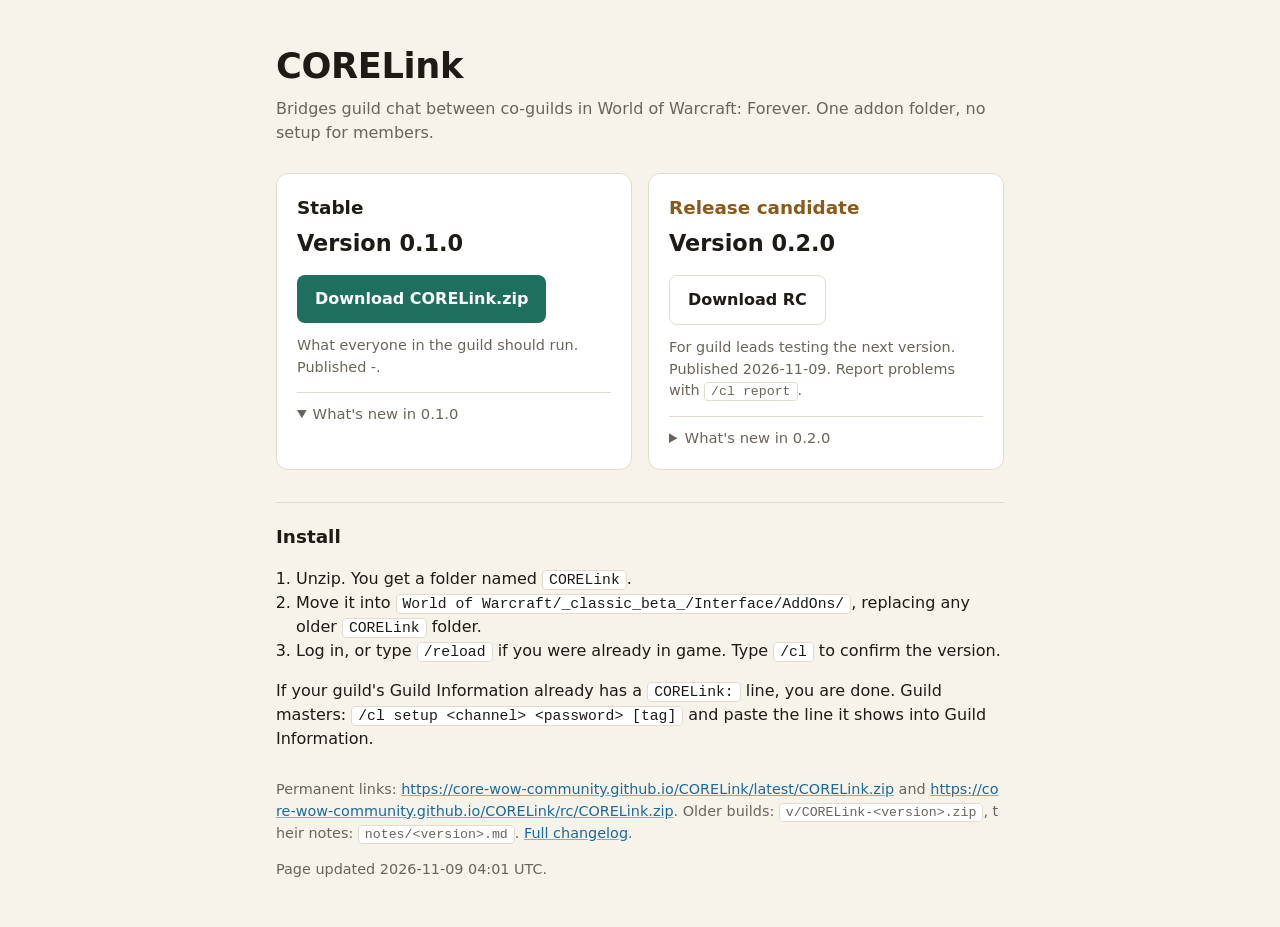
==== index.html @ 252213bf "site: rc -> 0.2.0" ====
<!doctype html>
<html lang="en">
<head>
<meta charset="utf-8">
<meta name="viewport" content="width=device-width, initial-scale=1">
<title>CORELink downloads</title>
<meta name="description" content="Download the CORELink addon for World of Warcraft: Forever. Stable release and release-candidate channels.">
<link rel="stylesheet" href="style.css">
</head>
<body>
<main>
  <header>
    <h1>CORELink</h1>
    <p class="lede">Bridges guild chat between co-guilds in World of Warcraft: Forever. One addon folder, no setup for members.</p>
  </header>

  <section class="cards">
    <article class="card stable">
      <h2>Stable</h2>
      <p class="version">Version 0.1.0</p>
      <a class="button" href="latest/CORELink.zip" download>Download CORELink.zip</a>
      <p class="meta">What everyone in the guild should run. Published -.</p>
      <details class="notes" open>
        <summary>What's new in 0.1.0</summary>
        
      </details>
    </article>

    <article class="card rc show">
      <h2>Release candidate</h2>
      <p class="version">Version 0.2.0</p>
      <a class="button secondary" href="rc/CORELink.zip" download>Download RC</a>
      <p class="meta">For guild leads testing the next version. Published 2026-11-09. Report problems with <code>/cl report</code>.</p>
      <details class="notes">
        <summary>What's new in 0.2.0</summary>
        <h3><a href="https://github.com/core-wow-community/CORELink/compare/v0.2.0-rc2...v0.2.0-rc3">0.2.0-rc3</a> (2026-11-09)</h3>
<h3>Bug Fixes</h3>
<ul>
<li><strong>channel:</strong> answer the client's password prompt for the link channel from the config (<a href="https://github.com/core-wow-community/CORELink/commit/b0aea00e45a21615ca72a89fc03a36914b7f39f4">b0aea00</a>)</li>
<li><strong>channel:</strong> a wrong-password notice that answers no join of ours means the client rejoined without the password (<a href="https://github.com/core-wow-community/CORELink/commit/6ff04fbdf53b3ce69f6e6086c1bf7b563d11a504">6ff04fb</a>)</li>
</ul>
      </details>
    </article>
  </section>

  <section class="install">
    <h2>Install</h2>
    <ol>
      <li>Unzip. You get a folder named <code>CORELink</code>.</li>
      <li>Move it into <code>World of Warcraft/_classic_beta_/Interface/AddOns/</code>, replacing any older <code>CORELink</code> folder.</li>
      <li>Log in, or type <code>/reload</code> if you were already in game. Type <code>/cl</code> to confirm the version.</li>
    </ol>
    <p>If your guild's Guild Information already has a <code>CORELink:</code> line, you are done. Guild masters: <code>/cl setup &lt;channel&gt; &lt;password&gt; [tag]</code> and paste the line it shows into Guild Information.</p>
  </section>

  <footer>
    <p>Permanent links: <a href="https://core-wow-community.github.io/CORELink/latest/CORELink.zip">https://core-wow-community.github.io/CORELink/latest/CORELink.zip</a> and <a href="https://core-wow-community.github.io/CORELink/rc/CORELink.zip">https://core-wow-community.github.io/CORELink/rc/CORELink.zip</a>. Older builds: <code>v/CORELink-&lt;version&gt;.zip</code>, their notes: <code>notes/&lt;version&gt;.md</code>. <a href="CHANGELOG.md">Full changelog</a>.</p>
    <p class="meta">Page updated 2026-11-09 04:01 UTC.</p>
  </footer>
</main>
</body>
</html>
---- style.css ----
:root {
  --bg: #f6f3ea; --fg: #1e1b16; --muted: #6b645a; --card: #ffffff; --line: #e2dccf;
  --accent: #1f6f5f; --accent-fg: #ffffff; --rc: #8a5a1b; --link: #1a6a9c;
}
@media (prefers-color-scheme: dark) {
  :root:not([data-theme="light"]) {
    --bg: #15130f; --fg: #ece6da; --muted: #a39b8d; --card: #1f1c17; --line: #332e26;
    --accent: #3fae95; --accent-fg: #0f1a17; --rc: #d7a04a; --link: #7cc4ff;
  }
}
:root[data-theme="dark"] {
  --bg: #15130f; --fg: #ece6da; --muted: #a39b8d; --card: #1f1c17; --line: #332e26;
  --accent: #3fae95; --accent-fg: #0f1a17; --rc: #d7a04a; --link: #7cc4ff;
}
* { box-sizing: border-box; }
/* Every text link, visited or not, uses the theme's link colour; the browser default blue is unreadable on the
   dark cards (commit links in the notes had no rule at all). Buttons set their own colours below. */
a, a:visited { color: var(--link); text-decoration-color: color-mix(in srgb, var(--link) 50%, transparent); }
a:hover { text-decoration-color: var(--link); }
body { margin: 0; background: var(--bg); color: var(--fg); font: 16px/1.5 system-ui, -apple-system, "Segoe UI", sans-serif; }
main { max-width: 760px; margin: 0 auto; padding: 40px 16px 48px; }
h1 { font-size: 2.2rem; margin: 0 0 4px; letter-spacing: -0.01em; }
h2 { font-size: 1.15rem; margin: 0 0 6px; }
.lede { color: var(--muted); margin: 0 0 28px; }
.cards { display: grid; grid-template-columns: 1fr 1fr; gap: 16px; }
@media (max-width: 560px) { .cards { grid-template-columns: 1fr; } }
.card { background: var(--card); border: 1px solid var(--line); border-radius: 12px; padding: 20px; }
.card.rc { display: none; }
.card.rc.show { display: block; }
.card.rc h2 { color: var(--rc); }
.version { font-size: 1.4rem; font-weight: 600; margin: 0 0 14px; }
.button { display: inline-block; padding: 12px 18px; border-radius: 8px; background: var(--accent); color: var(--accent-fg); text-decoration: none; font-weight: 600; }
.button.secondary { background: transparent; color: var(--fg); border: 1px solid var(--line); }
.button:hover { filter: brightness(1.07); }
.meta { color: var(--muted); font-size: 0.9rem; margin: 12px 0 0; }
.install { margin-top: 32px; border-top: 1px solid var(--line); padding-top: 20px; }
.install ol { padding-left: 20px; }
code { background: var(--card); border: 1px solid var(--line); border-radius: 4px; padding: 1px 6px; font-size: 0.92em; }
footer { margin-top: 28px; color: var(--muted); font-size: 0.9rem; word-break: break-all; }
.notes { margin-top: 14px; border-top: 1px solid var(--line); padding-top: 10px; font-size: 0.92rem; }
.notes summary { cursor: pointer; color: var(--muted); }
.notes h3 { font-size: 0.95rem; margin: 10px 0 4px; }
.notes ul { margin: 0; padding-left: 18px; }
.notes li { margin: 2px 0; }
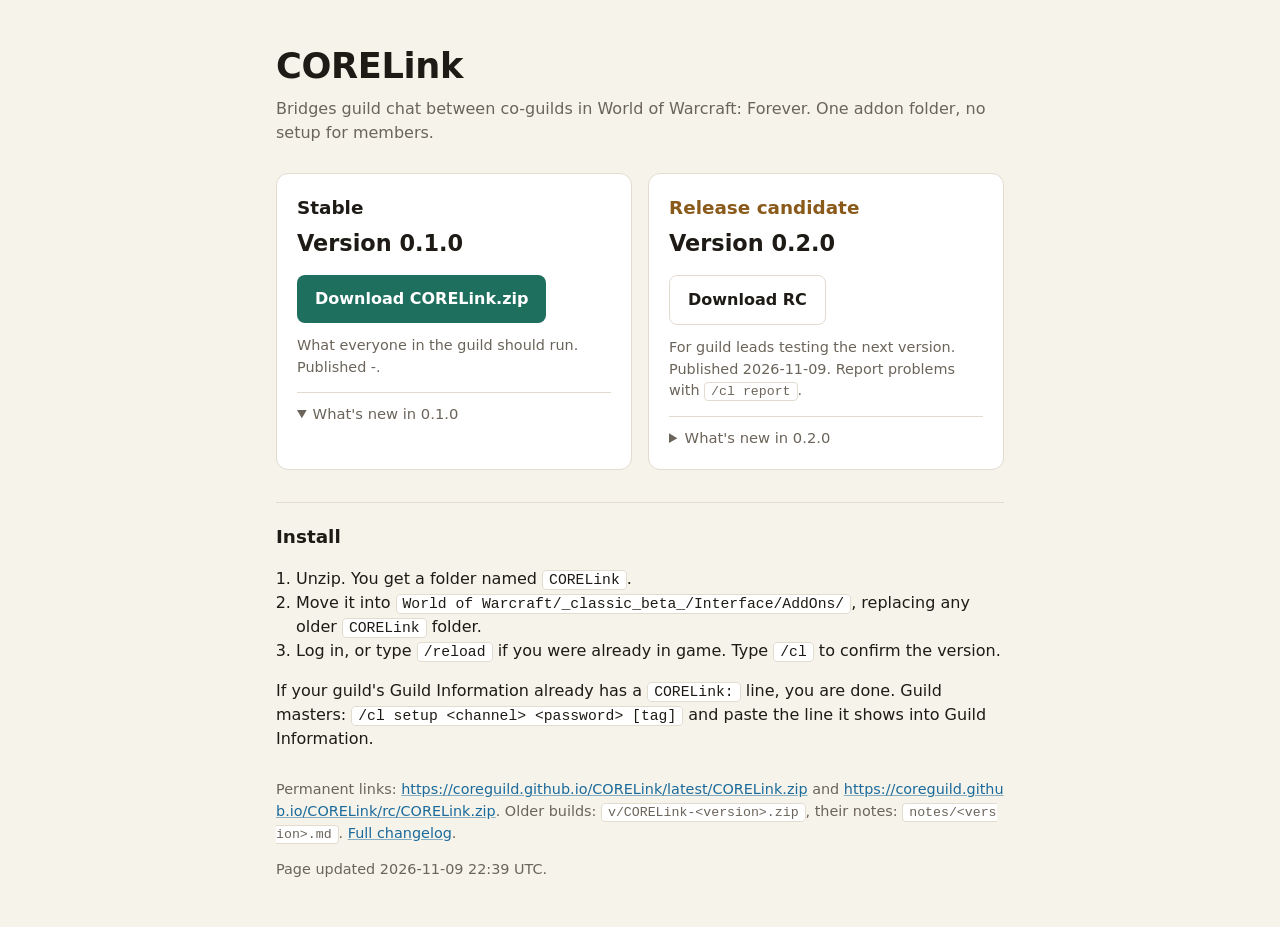
==== commit 3e70f37b: "site: none -> 0.1.0" ====
--- a/index.html
+++ b/index.html
@@ -54,8 +54,8 @@
   </section>
 
   <footer>
-    <p>Permanent links: <a href="https://core-wow-community.github.io/CORELink/latest/CORELink.zip">https://core-wow-community.github.io/CORELink/latest/CORELink.zip</a> and <a href="https://core-wow-community.github.io/CORELink/rc/CORELink.zip">https://core-wow-community.github.io/CORELink/rc/CORELink.zip</a>. Older builds: <code>v/CORELink-&lt;version&gt;.zip</code>, their notes: <code>notes/&lt;version&gt;.md</code>. <a href="CHANGELOG.md">Full changelog</a>.</p>
-    <p class="meta">Page updated 2026-11-09 04:01 UTC.</p>
+    <p>Permanent links: <a href="https://coreguild.github.io/CORELink/latest/CORELink.zip">https://coreguild.github.io/CORELink/latest/CORELink.zip</a> and <a href="https://coreguild.github.io/CORELink/rc/CORELink.zip">https://coreguild.github.io/CORELink/rc/CORELink.zip</a>. Older builds: <code>v/CORELink-&lt;version&gt;.zip</code>, their notes: <code>notes/&lt;version&gt;.md</code>. <a href="CHANGELOG.md">Full changelog</a>.</p>
+    <p class="meta">Page updated 2026-11-09 22:39 UTC.</p>
   </footer>
 </main>
 </body>
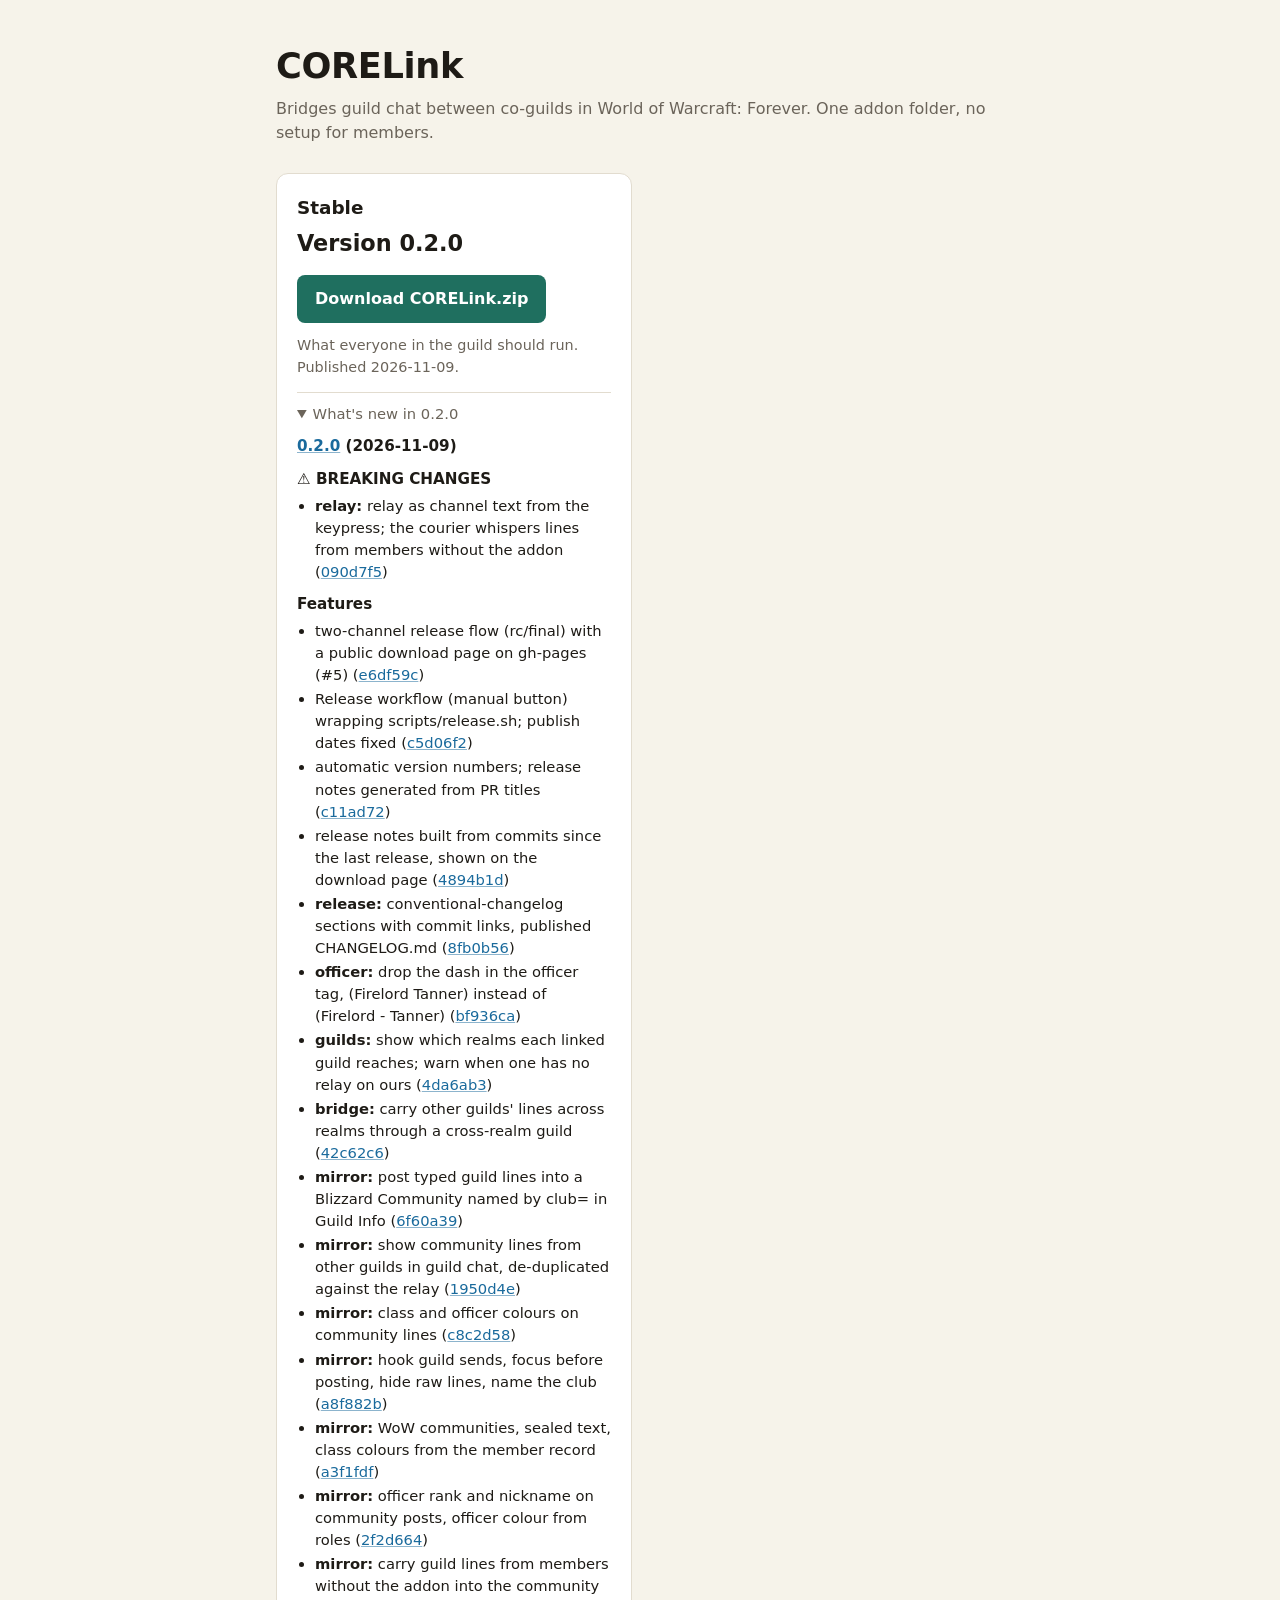
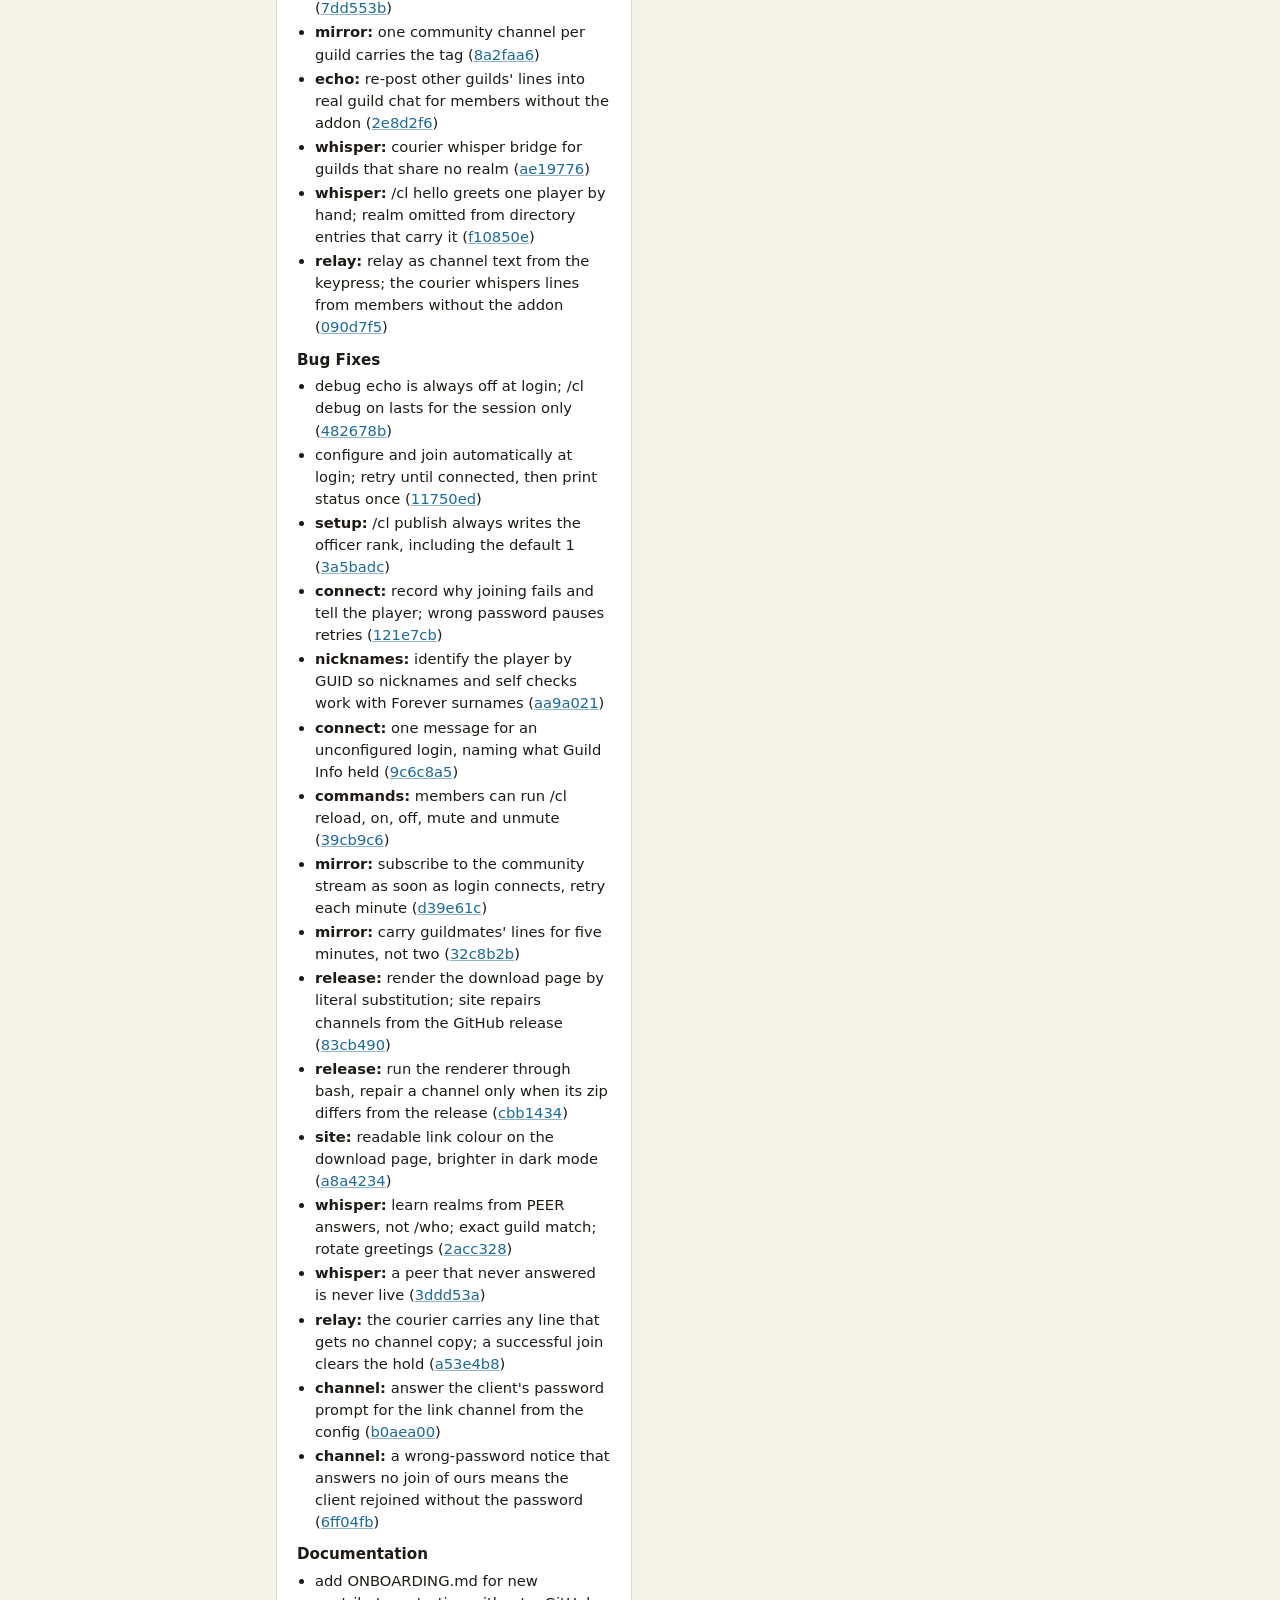
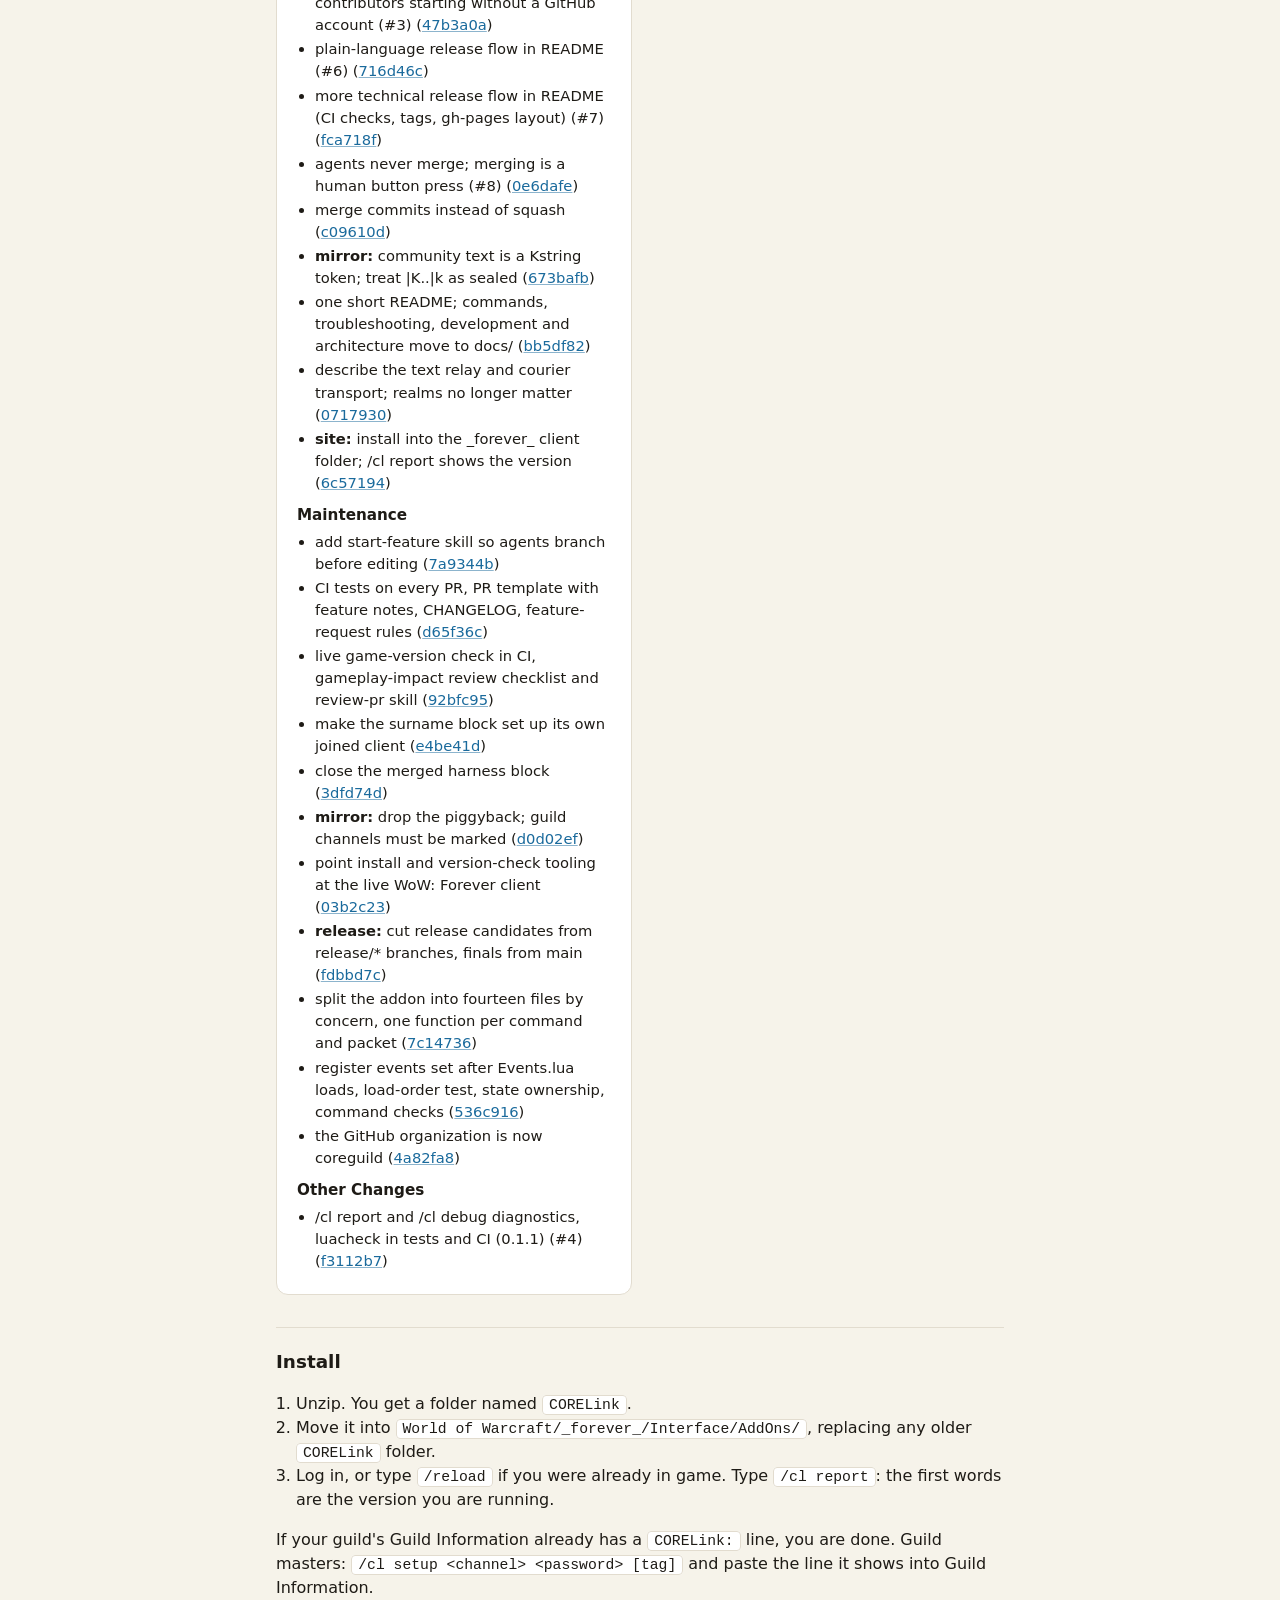
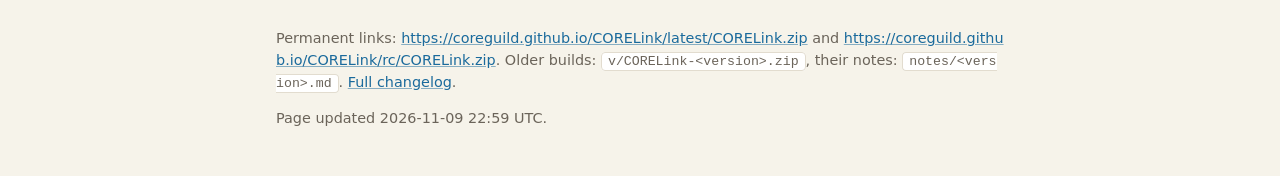
==== commit 1a18ddda: "site: latest -> 0.2.0" ====
--- a/index.html
+++ b/index.html
@@ -17,16 +17,93 @@
   <section class="cards">
     <article class="card stable">
       <h2>Stable</h2>
-      <p class="version">Version 0.1.0</p>
+      <p class="version">Version 0.2.0</p>
       <a class="button" href="latest/CORELink.zip" download>Download CORELink.zip</a>
-      <p class="meta">What everyone in the guild should run. Published -.</p>
+      <p class="meta">What everyone in the guild should run. Published 2026-11-09.</p>
       <details class="notes" open>
-        <summary>What's new in 0.1.0</summary>
-        
+        <summary>What's new in 0.2.0</summary>
+        <h3><a href="https://github.com/coreguild/CORELink/compare/v0.1.0...v0.2.0">0.2.0</a> (2026-11-09)</h3>
+<h3>⚠ BREAKING CHANGES</h3>
+<ul>
+<li><strong>relay:</strong> relay as channel text from the keypress; the courier whispers lines from members without the addon (<a href="https://github.com/coreguild/CORELink/commit/090d7f5a64dff616e359dc7398a0d71a1e6656b9">090d7f5</a>)</li>
+</ul>
+<h3>Features</h3>
+<ul>
+<li>two-channel release flow (rc/final) with a public download page on gh-pages (#5) (<a href="https://github.com/coreguild/CORELink/commit/e6df59cce6fbfc9367fe5f0cac3658c6061bd25c">e6df59c</a>)</li>
+<li>Release workflow (manual button) wrapping scripts/release.sh; publish dates fixed (<a href="https://github.com/coreguild/CORELink/commit/c5d06f2c2f5ec47b6ee7ed36eeb67f65d837980e">c5d06f2</a>)</li>
+<li>automatic version numbers; release notes generated from PR titles (<a href="https://github.com/coreguild/CORELink/commit/c11ad72848a599c81e61d017e00127f9a1f04a74">c11ad72</a>)</li>
+<li>release notes built from commits since the last release, shown on the download page (<a href="https://github.com/coreguild/CORELink/commit/4894b1d800d34dbbfb6a0fa96bb8653b1f53f152">4894b1d</a>)</li>
+<li><strong>release:</strong> conventional-changelog sections with commit links, published CHANGELOG.md (<a href="https://github.com/coreguild/CORELink/commit/8fb0b561984a903ace02a2cd66fc819ccbf45c26">8fb0b56</a>)</li>
+<li><strong>officer:</strong> drop the dash in the officer tag, (Firelord Tanner) instead of (Firelord - Tanner) (<a href="https://github.com/coreguild/CORELink/commit/bf936ca1c6059483ca19759737d7ac0992bd8caf">bf936ca</a>)</li>
+<li><strong>guilds:</strong> show which realms each linked guild reaches; warn when one has no relay on ours (<a href="https://github.com/coreguild/CORELink/commit/4da6ab3fe65dc332dd4827b1862a9f3675dffea5">4da6ab3</a>)</li>
+<li><strong>bridge:</strong> carry other guilds' lines across realms through a cross-realm guild (<a href="https://github.com/coreguild/CORELink/commit/42c62c65432071d5ab99c730957235775666f032">42c62c6</a>)</li>
+<li><strong>mirror:</strong> post typed guild lines into a Blizzard Community named by club= in Guild Info (<a href="https://github.com/coreguild/CORELink/commit/6f60a3946862306ec5bb8a9dc84222816b642a0c">6f60a39</a>)</li>
+<li><strong>mirror:</strong> show community lines from other guilds in guild chat, de-duplicated against the relay (<a href="https://github.com/coreguild/CORELink/commit/1950d4eaa96084dfaf295b0a081da8acb364bde2">1950d4e</a>)</li>
+<li><strong>mirror:</strong> class and officer colours on community lines (<a href="https://github.com/coreguild/CORELink/commit/c8c2d58155e1d1964f5f8d2276eb3c61b27eb743">c8c2d58</a>)</li>
+<li><strong>mirror:</strong> hook guild sends, focus before posting, hide raw lines, name the club (<a href="https://github.com/coreguild/CORELink/commit/a8f882b06637d83c056f8d9d22ed74cbe38079bb">a8f882b</a>)</li>
+<li><strong>mirror:</strong> WoW communities, sealed text, class colours from the member record (<a href="https://github.com/coreguild/CORELink/commit/a3f1fdf31d2051fb3410b198f1e58d33007a3482">a3f1fdf</a>)</li>
+<li><strong>mirror:</strong> officer rank and nickname on community posts, officer colour from roles (<a href="https://github.com/coreguild/CORELink/commit/2f2d66426aa584ef06e345ab0571140543b73d0f">2f2d664</a>)</li>
+<li><strong>mirror:</strong> carry guild lines from members without the addon into the community (<a href="https://github.com/coreguild/CORELink/commit/7dd553b38b7c733f0c1489156dac8f13d06ddc5c">7dd553b</a>)</li>
+<li><strong>mirror:</strong> one community channel per guild carries the tag (<a href="https://github.com/coreguild/CORELink/commit/8a2faa6f17cf1cdcd1308b1499c45974233ba6be">8a2faa6</a>)</li>
+<li><strong>echo:</strong> re-post other guilds' lines into real guild chat for members without the addon (<a href="https://github.com/coreguild/CORELink/commit/2e8d2f6a65b0a4228b17881fdbcde0913d7a4c9b">2e8d2f6</a>)</li>
+<li><strong>whisper:</strong> courier whisper bridge for guilds that share no realm (<a href="https://github.com/coreguild/CORELink/commit/ae197768810596b78a3fe5e999d85d928a53149f">ae19776</a>)</li>
+<li><strong>whisper:</strong> /cl hello greets one player by hand; realm omitted from directory entries that carry it (<a href="https://github.com/coreguild/CORELink/commit/f10850ee74f9bb2fee5ec81fe65f16bf3eb3670a">f10850e</a>)</li>
+<li><strong>relay:</strong> relay as channel text from the keypress; the courier whispers lines from members without the addon (<a href="https://github.com/coreguild/CORELink/commit/090d7f5a64dff616e359dc7398a0d71a1e6656b9">090d7f5</a>)</li>
+</ul>
+<h3>Bug Fixes</h3>
+<ul>
+<li>debug echo is always off at login; /cl debug on lasts for the session only (<a href="https://github.com/coreguild/CORELink/commit/482678bf533410bc2a4aa30e2531e1c79f0c880c">482678b</a>)</li>
+<li>configure and join automatically at login; retry until connected, then print status once (<a href="https://github.com/coreguild/CORELink/commit/11750ed834eb4d588a59cf15611ad558dd4271c5">11750ed</a>)</li>
+<li><strong>setup:</strong> /cl publish always writes the officer rank, including the default 1 (<a href="https://github.com/coreguild/CORELink/commit/3a5badc5f24b60d82149fd5b3de70382aae2970a">3a5badc</a>)</li>
+<li><strong>connect:</strong> record why joining fails and tell the player; wrong password pauses retries (<a href="https://github.com/coreguild/CORELink/commit/121e7cbcaa4f7e26cff9ac199f9f20da4856bc26">121e7cb</a>)</li>
+<li><strong>nicknames:</strong> identify the player by GUID so nicknames and self checks work with Forever surnames (<a href="https://github.com/coreguild/CORELink/commit/aa9a021678795b60a0570959cdbec89e06129fd3">aa9a021</a>)</li>
+<li><strong>connect:</strong> one message for an unconfigured login, naming what Guild Info held (<a href="https://github.com/coreguild/CORELink/commit/9c6c8a58f8cf1d9423576f1da46fa5b123e0c719">9c6c8a5</a>)</li>
+<li><strong>commands:</strong> members can run /cl reload, on, off, mute and unmute (<a href="https://github.com/coreguild/CORELink/commit/39cb9c6cd0dc243ff8bce55214a1093c29bcdc8b">39cb9c6</a>)</li>
+<li><strong>mirror:</strong> subscribe to the community stream as soon as login connects, retry each minute (<a href="https://github.com/coreguild/CORELink/commit/d39e61ce06d2e313151a2e6e242db559ef573e8e">d39e61c</a>)</li>
+<li><strong>mirror:</strong> carry guildmates' lines for five minutes, not two (<a href="https://github.com/coreguild/CORELink/commit/32c8b2bd6acda758f1b3dd038facf2fd972be562">32c8b2b</a>)</li>
+<li><strong>release:</strong> render the download page by literal substitution; site repairs channels from the GitHub release (<a href="https://github.com/coreguild/CORELink/commit/83cb49014c0a7eed372b9aaa3b36e8cc7964d072">83cb490</a>)</li>
+<li><strong>release:</strong> run the renderer through bash, repair a channel only when its zip differs from the release (<a href="https://github.com/coreguild/CORELink/commit/cbb14346187f125f19db670dc80cad018f6107ae">cbb1434</a>)</li>
+<li><strong>site:</strong> readable link colour on the download page, brighter in dark mode (<a href="https://github.com/coreguild/CORELink/commit/a8a4234df3cda08858c772ae1f4cef599c053b9d">a8a4234</a>)</li>
+<li><strong>whisper:</strong> learn realms from PEER answers, not /who; exact guild match; rotate greetings (<a href="https://github.com/coreguild/CORELink/commit/2acc3283197519725d1b3c258f8f26b5d03b44f3">2acc328</a>)</li>
+<li><strong>whisper:</strong> a peer that never answered is never live (<a href="https://github.com/coreguild/CORELink/commit/3ddd53a6b721cbbe7a08f8313b5b51ad8de98bbc">3ddd53a</a>)</li>
+<li><strong>relay:</strong> the courier carries any line that gets no channel copy; a successful join clears the hold (<a href="https://github.com/coreguild/CORELink/commit/a53e4b8cdcc35d3d6ec73c6d868357a66026aa73">a53e4b8</a>)</li>
+<li><strong>channel:</strong> answer the client's password prompt for the link channel from the config (<a href="https://github.com/coreguild/CORELink/commit/b0aea00e45a21615ca72a89fc03a36914b7f39f4">b0aea00</a>)</li>
+<li><strong>channel:</strong> a wrong-password notice that answers no join of ours means the client rejoined without the password (<a href="https://github.com/coreguild/CORELink/commit/6ff04fbdf53b3ce69f6e6086c1bf7b563d11a504">6ff04fb</a>)</li>
+</ul>
+<h3>Documentation</h3>
+<ul>
+<li>add ONBOARDING.md for new contributors starting without a GitHub account (#3) (<a href="https://github.com/coreguild/CORELink/commit/47b3a0a140061169981150dc6473e8612156d375">47b3a0a</a>)</li>
+<li>plain-language release flow in README (#6) (<a href="https://github.com/coreguild/CORELink/commit/716d46c8eee19822941400f1aeb3bfe13cf4f509">716d46c</a>)</li>
+<li>more technical release flow in README (CI checks, tags, gh-pages layout) (#7) (<a href="https://github.com/coreguild/CORELink/commit/fca718f7b1040906b5ce6ef143eaec46ac211bbd">fca718f</a>)</li>
+<li>agents never merge; merging is a human button press (#8) (<a href="https://github.com/coreguild/CORELink/commit/0e6dafe889db409532d987932a759afcfd674b87">0e6dafe</a>)</li>
+<li>merge commits instead of squash (<a href="https://github.com/coreguild/CORELink/commit/c09610d9a138f08085747c24926b9c34a70899b1">c09610d</a>)</li>
+<li><strong>mirror:</strong> community text is a Kstring token; treat |K..|k as sealed (<a href="https://github.com/coreguild/CORELink/commit/673bafba03935bf859540c93e44dd85fb7efef49">673bafb</a>)</li>
+<li>one short README; commands, troubleshooting, development and architecture move to docs/ (<a href="https://github.com/coreguild/CORELink/commit/bb5df827544ebf4e42908c159ca55c4b9e76658b">bb5df82</a>)</li>
+<li>describe the text relay and courier transport; realms no longer matter (<a href="https://github.com/coreguild/CORELink/commit/0717930511fdfd7da31bee4c7d38b7a918f6e704">0717930</a>)</li>
+<li><strong>site:</strong> install into the _forever_ client folder; /cl report shows the version (<a href="https://github.com/coreguild/CORELink/commit/6c5719462f544a6fb5aad47dcff61302d9c70b9a">6c57194</a>)</li>
+</ul>
+<h3>Maintenance</h3>
+<ul>
+<li>add start-feature skill so agents branch before editing (<a href="https://github.com/coreguild/CORELink/commit/7a9344b0f29e5c322a918cd50ef5b6440935cf74">7a9344b</a>)</li>
+<li>CI tests on every PR, PR template with feature notes, CHANGELOG, feature-request rules (<a href="https://github.com/coreguild/CORELink/commit/d65f36c74c5a6b26cd1bc5fb74903802513ffc69">d65f36c</a>)</li>
+<li>live game-version check in CI, gameplay-impact review checklist and review-pr skill (<a href="https://github.com/coreguild/CORELink/commit/92bfc952f9dff6b84063392ea5df5c9a141090be">92bfc95</a>)</li>
+<li>make the surname block set up its own joined client (<a href="https://github.com/coreguild/CORELink/commit/e4be41df3aae401f308eb5feaf701b85d4746a88">e4be41d</a>)</li>
+<li>close the merged harness block (<a href="https://github.com/coreguild/CORELink/commit/3dfd74de9fcc47baa5bac54790a38d5bd248983c">3dfd74d</a>)</li>
+<li><strong>mirror:</strong> drop the piggyback; guild channels must be marked (<a href="https://github.com/coreguild/CORELink/commit/d0d02eff2ed7fed2b6f1412271e658802255c3a9">d0d02ef</a>)</li>
+<li>point install and version-check tooling at the live WoW: Forever client (<a href="https://github.com/coreguild/CORELink/commit/03b2c235b74315c8460d6090e2f0f0737a322f94">03b2c23</a>)</li>
+<li><strong>release:</strong> cut release candidates from release/* branches, finals from main (<a href="https://github.com/coreguild/CORELink/commit/fdbbd7cfaded8b2a2edbff66f2cbacc82ec5fb5b">fdbbd7c</a>)</li>
+<li>split the addon into fourteen files by concern, one function per command and packet (<a href="https://github.com/coreguild/CORELink/commit/7c14736d666918ebcae78379273849c291a10416">7c14736</a>)</li>
+<li>register events set after Events.lua loads, load-order test, state ownership, command checks (<a href="https://github.com/coreguild/CORELink/commit/536c916c86131ae272ffdfd904373dcdc525ee10">536c916</a>)</li>
+<li>the GitHub organization is now coreguild (<a href="https://github.com/coreguild/CORELink/commit/4a82fa89cb73c2a3255deed89ec1eee4d12569f1">4a82fa8</a>)</li>
+</ul>
+<h3>Other Changes</h3>
+<ul>
+<li>/cl report and /cl debug diagnostics, luacheck in tests and CI (0.1.1) (#4) (<a href="https://github.com/coreguild/CORELink/commit/f3112b785bbb1d68e34595743825f968340ce631">f3112b7</a>)</li>
+</ul>
       </details>
     </article>
 
-    <article class="card rc show">
+    <article class="card rc ">
       <h2>Release candidate</h2>
       <p class="version">Version 0.2.0</p>
       <a class="button secondary" href="rc/CORELink.zip" download>Download RC</a>
@@ -47,15 +124,15 @@
     <h2>Install</h2>
     <ol>
       <li>Unzip. You get a folder named <code>CORELink</code>.</li>
-      <li>Move it into <code>World of Warcraft/_classic_beta_/Interface/AddOns/</code>, replacing any older <code>CORELink</code> folder.</li>
-      <li>Log in, or type <code>/reload</code> if you were already in game. Type <code>/cl</code> to confirm the version.</li>
+      <li>Move it into <code>World of Warcraft/_forever_/Interface/AddOns/</code>, replacing any older <code>CORELink</code> folder.</li>
+      <li>Log in, or type <code>/reload</code> if you were already in game. Type <code>/cl report</code>: the first words are the version you are running.</li>
     </ol>
     <p>If your guild's Guild Information already has a <code>CORELink:</code> line, you are done. Guild masters: <code>/cl setup &lt;channel&gt; &lt;password&gt; [tag]</code> and paste the line it shows into Guild Information.</p>
   </section>
 
   <footer>
     <p>Permanent links: <a href="https://coreguild.github.io/CORELink/latest/CORELink.zip">https://coreguild.github.io/CORELink/latest/CORELink.zip</a> and <a href="https://coreguild.github.io/CORELink/rc/CORELink.zip">https://coreguild.github.io/CORELink/rc/CORELink.zip</a>. Older builds: <code>v/CORELink-&lt;version&gt;.zip</code>, their notes: <code>notes/&lt;version&gt;.md</code>. <a href="CHANGELOG.md">Full changelog</a>.</p>
-    <p class="meta">Page updated 2026-11-09 22:39 UTC.</p>
+    <p class="meta">Page updated 2026-11-09 22:59 UTC.</p>
   </footer>
 </main>
 </body>
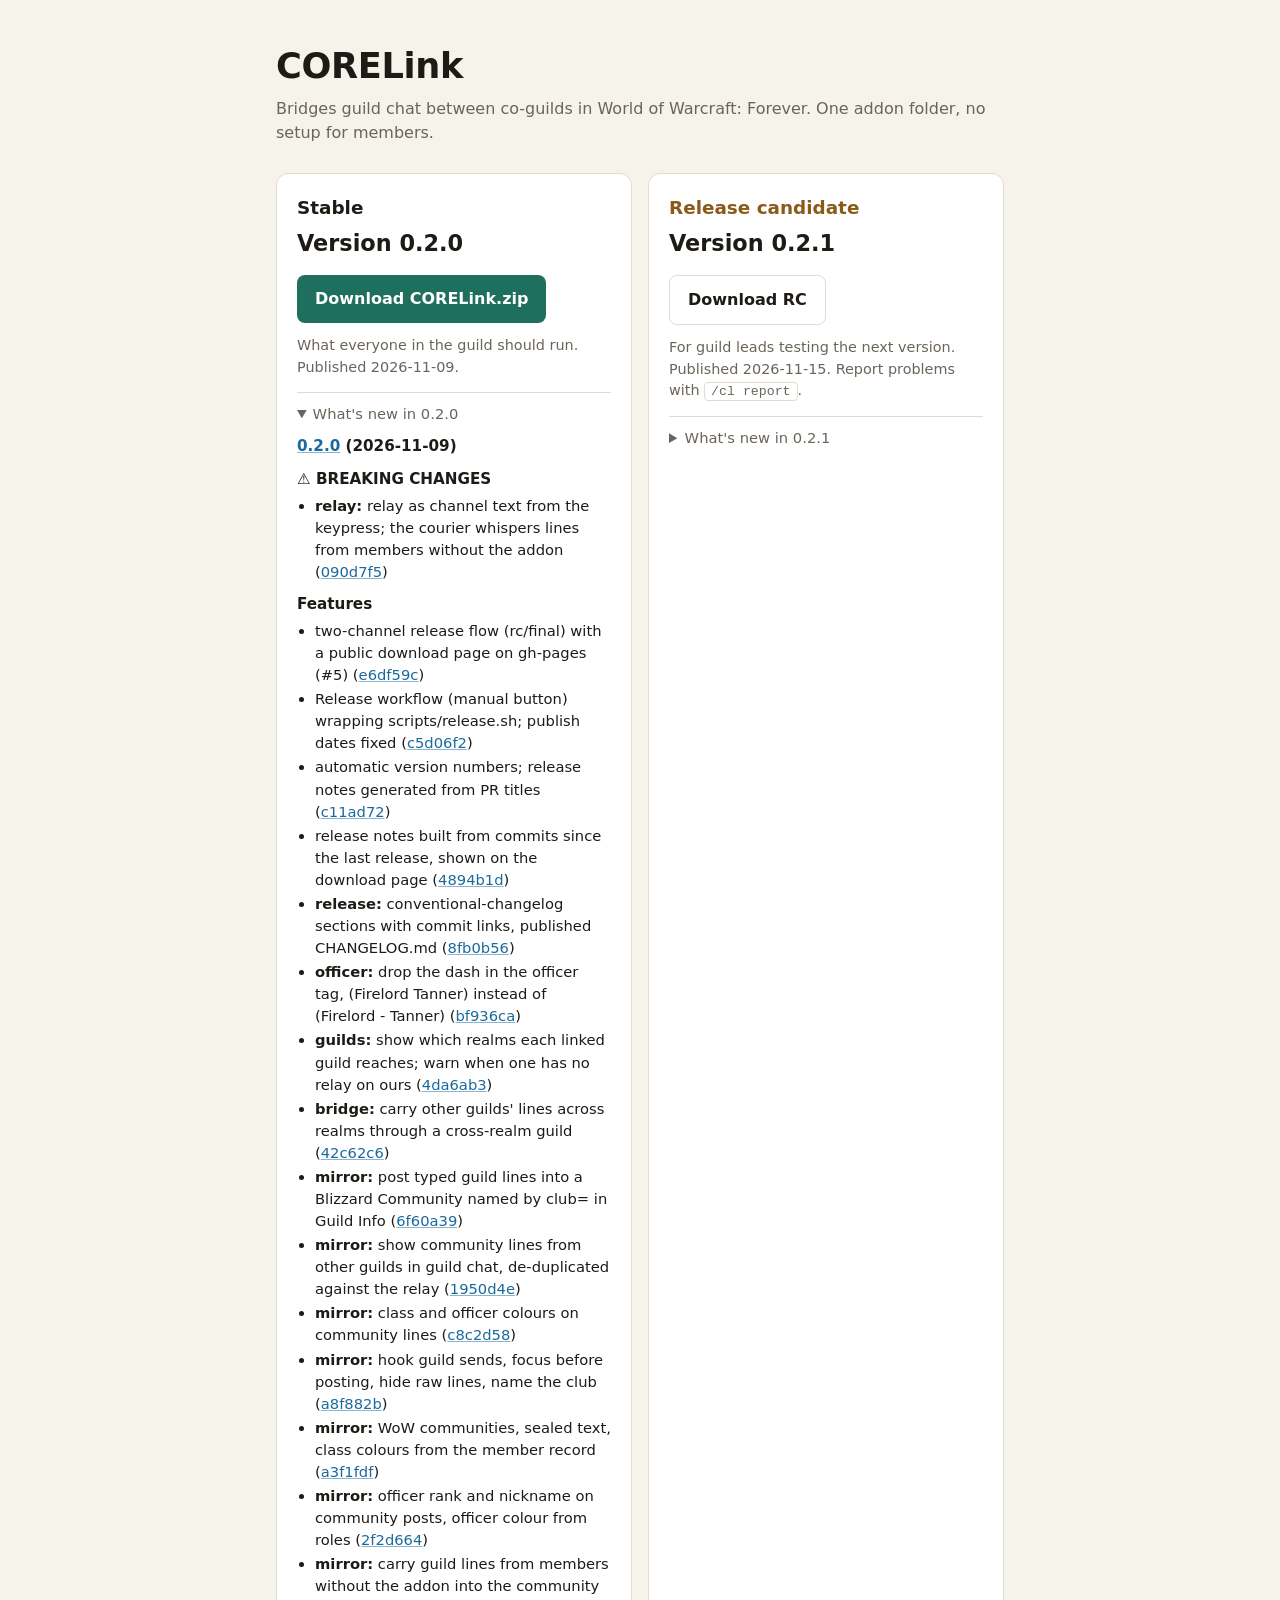
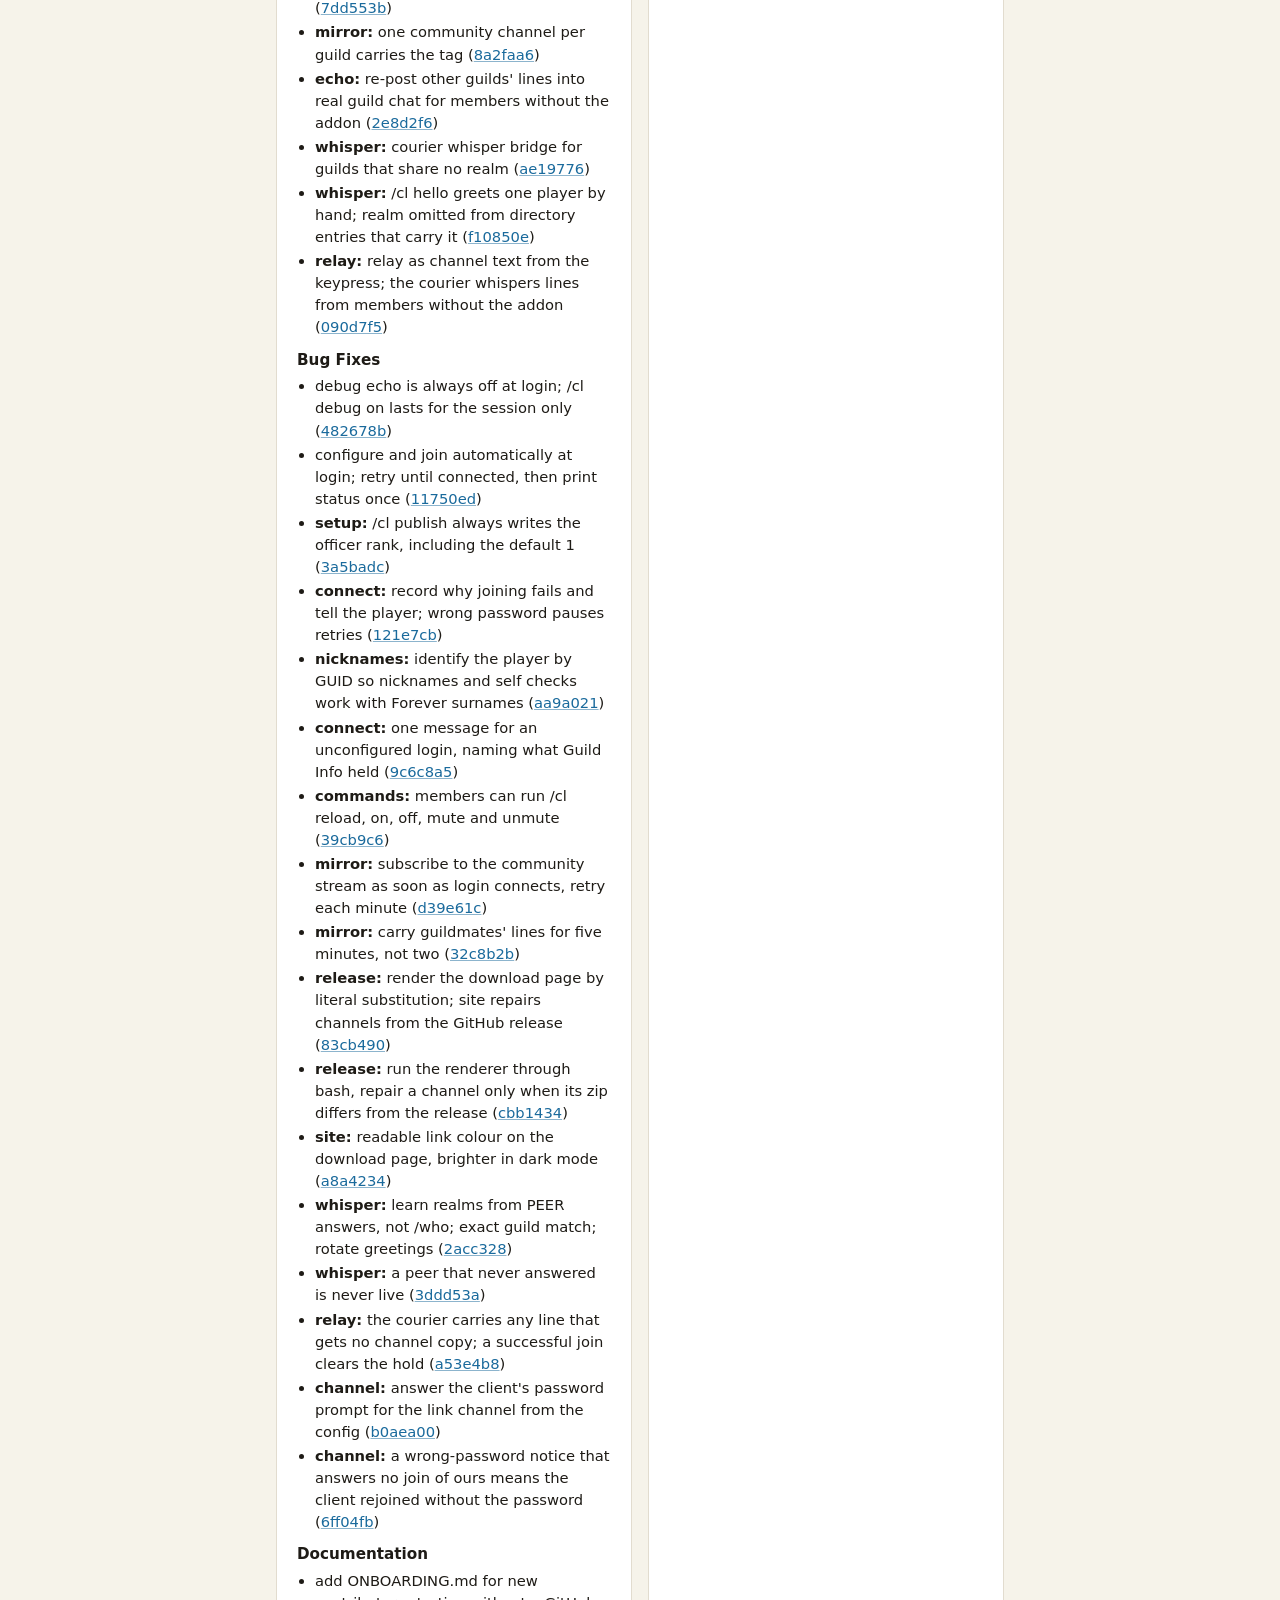
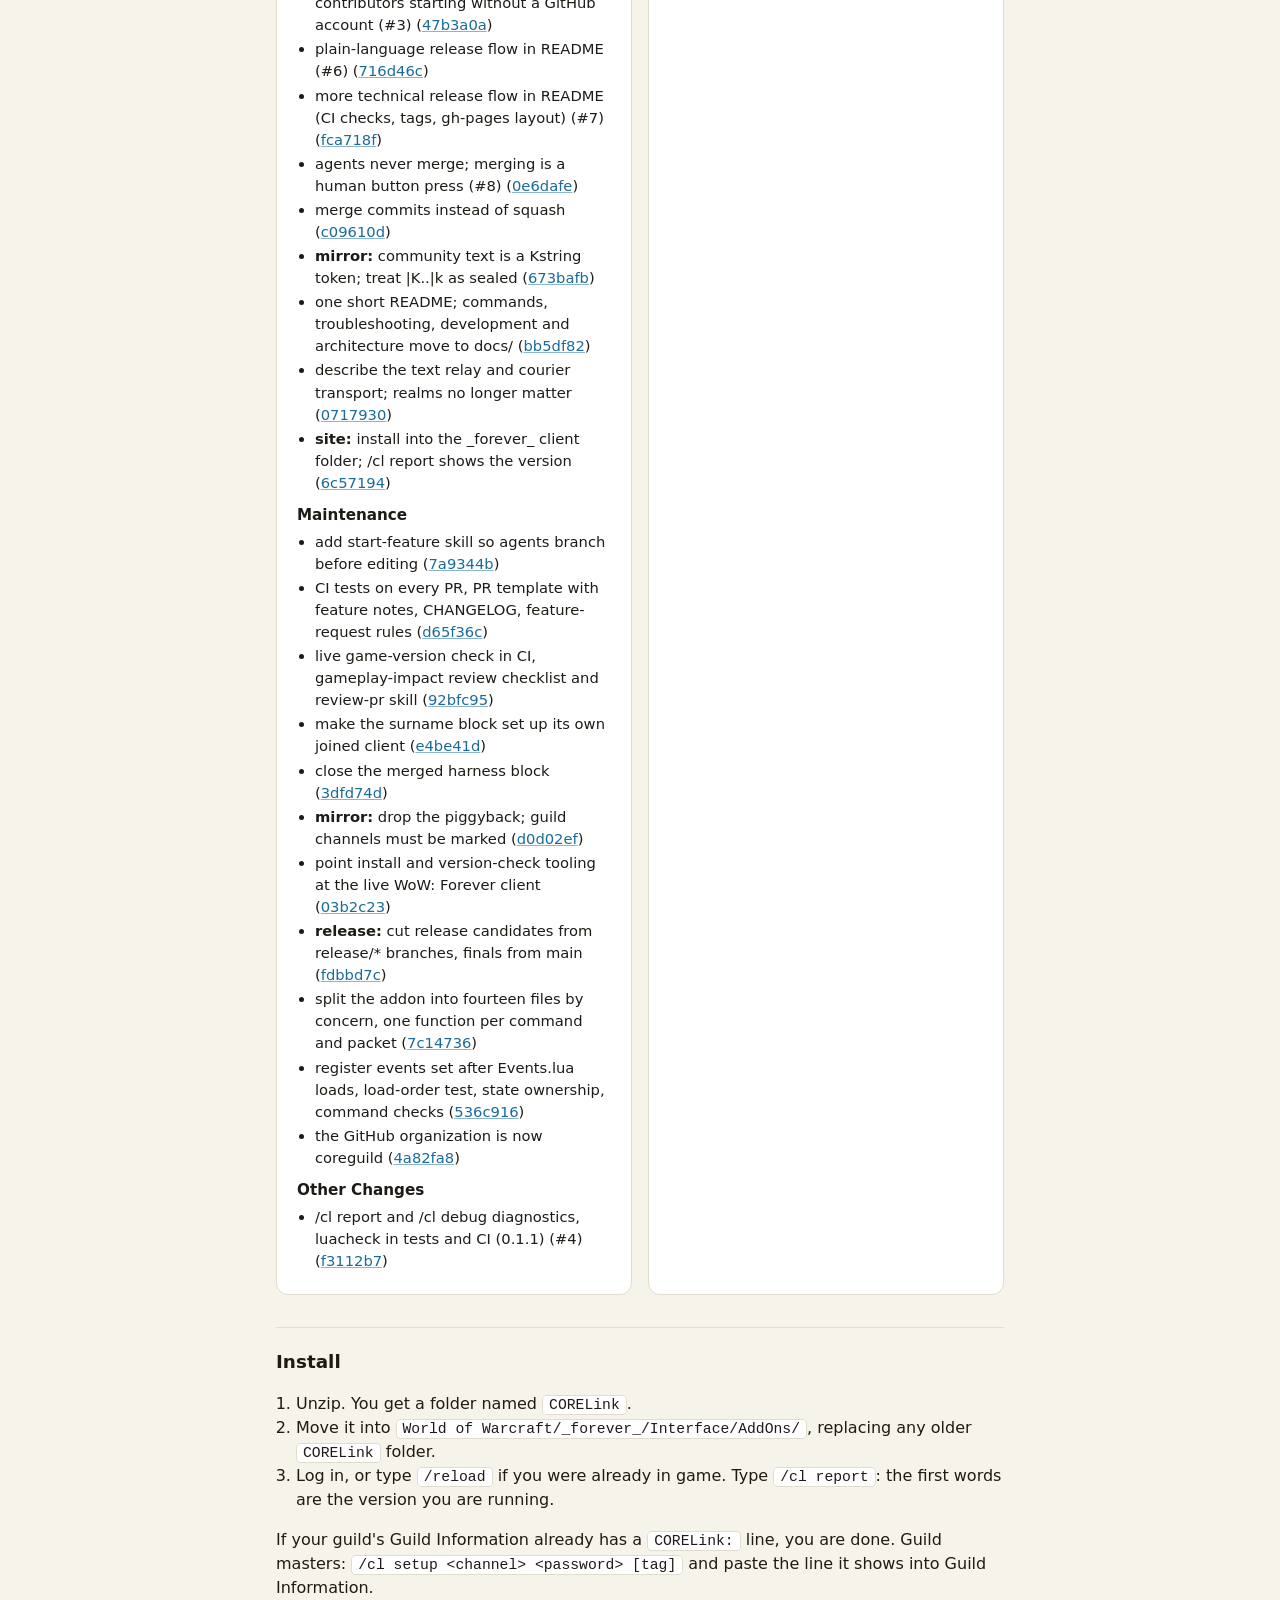
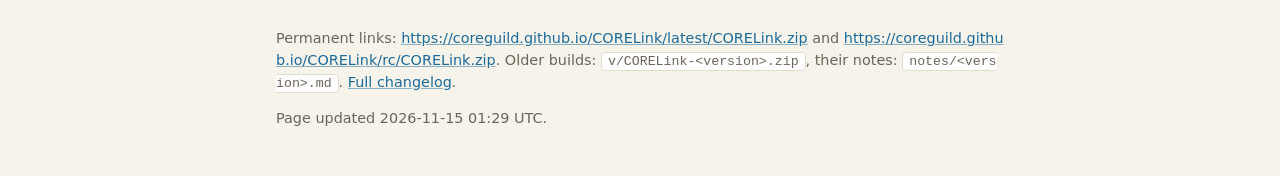
==== commit 93f7c61c: "site: rc -> 0.2.1" ====
--- a/index.html
+++ b/index.html
@@ -103,18 +103,66 @@
       </details>
     </article>
 
-    <article class="card rc ">
+    <article class="card rc show">
       <h2>Release candidate</h2>
-      <p class="version">Version 0.2.0</p>
+      <p class="version">Version 0.2.1</p>
       <a class="button secondary" href="rc/CORELink.zip" download>Download RC</a>
-      <p class="meta">For guild leads testing the next version. Published 2026-11-09. Report problems with <code>/cl report</code>.</p>
+      <p class="meta">For guild leads testing the next version. Published 2026-11-15. Report problems with <code>/cl report</code>.</p>
       <details class="notes">
-        <summary>What's new in 0.2.0</summary>
-        <h3><a href="https://github.com/core-wow-community/CORELink/compare/v0.2.0-rc2...v0.2.0-rc3">0.2.0-rc3</a> (2026-11-09)</h3>
+        <summary>What's new in 0.2.1</summary>
+        <p>▎ Two fixes for the live link. When a player in a linked guild logs off, CORELink no longer shows "No player named … is currently playing" for every carried line; it stops whispering that player and sends the line to another addon user in their guild. Guilds with a guilds= list on their Guild Info line no longer get "Interface action failed because of an AddOn": the lookup that caused it is removed, and guilds= is now ignored. Nothing changes on the wire, so 0.2.0 and 0.2.1 clients keep working together.</p>
+<h3><a href="https://github.com/coreguild/CORELink/compare/v0.2.0...v0.2.1-rc1">0.2.1-rc1</a> (2026-11-15)</h3>
+<h3>Features</h3>
+<ul>
+<li><strong>release:</strong> upload each rc and final to CurseForge (<a href="https://github.com/coreguild/CORELink/commit/df6871dbe8ec7b9b69f32a0faac0f6fefe4dd830">df6871d</a>)</li>
+<li><strong>release:</strong> a curseforge-check button proves the key and game versions without releasing (<a href="https://github.com/coreguild/CORELink/commit/c9aa2cc9afe7eaf3ee4c2c325fe55d146b42a951">c9aa2cc</a>)</li>
+<li><strong>tests:</strong> self-review loop: mutation check, review evals, and the self-review skill (<a href="https://github.com/coreguild/CORELink/commit/cc4597d653ac245d9fcc4e861b9fc7935d695af7">cc4597d</a>)</li>
+<li><strong>release:</strong> the curseforge-check button can upload an existing GitHub release by tag (<a href="https://github.com/coreguild/CORELink/commit/84afff9dea59e5ef978efa243aae24d3b8912d0b">84afff9</a>)</li>
+</ul>
 <h3>Bug Fixes</h3>
 <ul>
-<li><strong>channel:</strong> answer the client's password prompt for the link channel from the config (<a href="https://github.com/core-wow-community/CORELink/commit/b0aea00e45a21615ca72a89fc03a36914b7f39f4">b0aea00</a>)</li>
-<li><strong>channel:</strong> a wrong-password notice that answers no join of ours means the client rejoined without the password (<a href="https://github.com/core-wow-community/CORELink/commit/6ff04fbdf53b3ce69f6e6086c1bf7b563d11a504">6ff04fb</a>)</li>
+<li><strong>release:</strong> the site channel refreshes a channel's notes from the GitHub release (<a href="https://github.com/coreguild/CORELink/commit/dc5f54bab124b063b0818b48f583060cabcb5d2c">dc5f54b</a>)</li>
+<li><strong>release:</strong> the CurseForge key never reaches a command line or a log (<a href="https://github.com/coreguild/CORELink/commit/042c4e2fdc8a2db88b2ec5e903b412e54fdc571c">042c4e2</a>)</li>
+<li><strong>release:</strong> the CurseForge upload script and the secrets check are executable (<a href="https://github.com/coreguild/CORELink/commit/05d9a070396abc54285e7dd928799d3b7e93b191">05d9a07</a>)</li>
+<li><strong>tests:</strong> the mutation check and the eval runner are executable (<a href="https://github.com/coreguild/CORELink/commit/2573f66c7237e3c0f4d63e385f4baf640c19b1bd">2573f66</a>)</li>
+<li><strong>tests:</strong> the mutation check compares against the merge-base and knows a no-op change; the eval runner reports errors apart from misses (<a href="https://github.com/coreguild/CORELink/commit/107bb5f1281c97ed1be98222b8a98af4418af31c">107bb5f</a>)</li>
+<li><strong>release:</strong> the tag upload gets its own button, reads the zip's TOCs, and refuses a partial version list (<a href="https://github.com/coreguild/CORELink/commit/4d6afd6ef670a636386d403e1a9328aac4138b51">4d6afd6</a>)</li>
+<li><strong>release:</strong> post to CurseForge's upload-file endpoint and trust only a file id in the answer (<a href="https://github.com/coreguild/CORELink/commit/f5c3c2db6be3b50d8ec6369dc7db0c451df05aef">f5c3c2d</a>)</li>
+<li><strong>release:</strong> every CurseForge call checks status and JSON, and a printed answer never holds the key (<a href="https://github.com/coreguild/CORELink/commit/bec2a98bd993d68190fdb9483fb5230c73b92d07">bec2a98</a>)</li>
+<li><strong>release:</strong> send the CurseForge metadata with --form-string, so a semicolon in the notes keeps the JSON whole (<a href="https://github.com/coreguild/CORELink/commit/e6bfe40ca97db4f0086a89db8ed4d9f1e5784856">e6bfe40</a>)</li>
+<li><strong>release:</strong> CurseForge metadata goes through a file; empty notes get a changelog; unreachable is said plainly (<a href="https://github.com/coreguild/CORELink/commit/96a3a3d5a47cf2f9c78feda4340e38aa85db7e8c">96a3a3d</a>)</li>
+<li><strong>release:</strong> the CurseForge helper reports curl's exit code, so a lost answer is told apart from no connection (<a href="https://github.com/coreguild/CORELink/commit/dc0df7173844f1bedbefc1ce1238c35b03a00017">dc0df71</a>)</li>
+<li><strong>whisper:</strong> hide the game's "not playing" reply to a carried line and stop whispering to that peer (<a href="https://github.com/coreguild/CORELink/commit/59cd72791ec077913faf6dc0ca63afa8fb083d58">59cd727</a>)</li>
+<li><strong>whisper:</strong> a peer the game calls not playing is marked gone, not unanswered, and is asked again for an hour (<a href="https://github.com/coreguild/CORELink/commit/357689777d236f6788f30280b3d7ac015dd94cf9">3576897</a>)</li>
+<li><strong>whisper:</strong> a carried line that hit a peer who is not playing goes to the guild's next peer (<a href="https://github.com/coreguild/CORELink/commit/bc71ada2046739241383540c223b94433df0c110">bc71ada</a>)</li>
+<li><strong>whisper:</strong> the who lookup runs only from /cl who, one guild per command (<a href="https://github.com/coreguild/CORELink/commit/cf4c5d7d88d355fe7d6c6691390b4ad579528f6d">cf4c5d7</a>)</li>
+<li><strong>whisper:</strong> /cl who waits for its answer, notices a block, asks an unanswered guild again, and gives the Who results back to chat (<a href="https://github.com/coreguild/CORELink/commit/188666490b1f4e163ac065119d7c3bd5f69c00ba">1886664</a>)</li>
+<li><strong>whisper:</strong> remove the who lookup of guilds= guilds; the game blocks it and shows "Interface action failed" (<a href="https://github.com/coreguild/CORELink/commit/9bbb19135395645202cf63dab25fdf65a721c5e9">9bbb191</a>)</li>
+</ul>
+<h3>Documentation</h3>
+<ul>
+<li><strong>readme:</strong> install steps that match the download page; everyone must be on 0.2.0 (<a href="https://github.com/coreguild/CORELink/commit/8e837f60d130ef5a60f7d27f7aa2697f1f69b450">8e837f6</a>)</li>
+<li>release branches are protected like main; feature branches reach them through reviewed PRs (<a href="https://github.com/coreguild/CORELink/commit/2306b95f153ef6e8985af2f6b29f44bfb0b85141">2306b95</a>)</li>
+<li><strong>readme:</strong> what a player does, what a guild master does, nothing else first (<a href="https://github.com/coreguild/CORELink/commit/e919f353d92ed317b3293728f1a2062b2cdcf4d4">e919f35</a>)</li>
+<li>commands grouped by task with who may run them; troubleshooting rows for old versions and members without the addon; example line in the README (<a href="https://github.com/coreguild/CORELink/commit/e37738b00246e3a1a4d0dccca8ff0b19902efbf1">e37738b</a>)</li>
+<li><strong>readme:</strong> clean up a lot of wording for ease of understanding (<a href="https://github.com/coreguild/CORELink/commit/dd4f26dbac2c5e8e3244a6766a17b86a8b5d6df3">dd4f26d</a>)</li>
+<li><strong>commands:</strong> clean up a lot of wording for ease of understanding (<a href="https://github.com/coreguild/CORELink/commit/0caa9fa5a692e40e821ee4450b15a84730fe0a6c">0caa9fa</a>)</li>
+<li><strong>troubleshooting:</strong> clean up a lot of wording for ease of understanding (<a href="https://github.com/coreguild/CORELink/commit/b682fbf41cf9f57a83940a015ca163abb4798af9">b682fbf</a>)</li>
+<li>add nod to greenwall (<a href="https://github.com/coreguild/CORELink/commit/af200e40cff85672a13da4be9205c8e663a29daa">af200e4</a>)</li>
+<li><strong>skills:</strong> say the skills folder is hidden; the rc refusal cites the development doc (<a href="https://github.com/coreguild/CORELink/commit/09c6d0ebf27f516c3ffb0aea1cbd2d4465c648a2">09c6d0e</a>)</li>
+<li>release branches need green checks, not an approval, since the ruleset dropped it (<a href="https://github.com/coreguild/CORELink/commit/0ba67355a6c2f12c5776287dc9a85959a1552a1e">0ba6735</a>)</li>
+</ul>
+<h3>Maintenance</h3>
+<ul>
+<li>ISC license (<a href="https://github.com/coreguild/CORELink/commit/d3ea73e47a13a8c41e69d6ec0db474fb0f564e8e">d3ea73e</a>)</li>
+<li>keep Python bytecode out of the repo (<a href="https://github.com/coreguild/CORELink/commit/10418a96c3f490f2b2a2a45b9da370abced2d957">10418a9</a>)</li>
+<li><strong>skills:</strong> one home for the skills, .claude/skills/, instead of skills/ plus symlinks (<a href="https://github.com/coreguild/CORELink/commit/3ba18198b3cdc56df3f8feb193c5fa220f8f09ea">3ba1819</a>)</li>
+<li><strong>compat:</strong> run the released 0.2.0 against the working copy on every pull request (<a href="https://github.com/coreguild/CORELink/commit/41bf69c9758a2e17dd3a27763cdc3b742cdbe4a9">41bf69c</a>)</li>
+<li><strong>compat:</strong> close the gaps the self-review found in the cross-version test (<a href="https://github.com/coreguild/CORELink/commit/9e6919f71f3bc80be73fbff1a4c761ab86e76386">9e6919f</a>)</li>
+</ul>
+<h3>Other Changes</h3>
+<ul>
+<li>Update LICENSE (<a href="https://github.com/coreguild/CORELink/commit/f56f886cdea90b79cca233570d956098d092c799">f56f886</a>)</li>
 </ul>
       </details>
     </article>
@@ -132,7 +180,7 @@
 
   <footer>
     <p>Permanent links: <a href="https://coreguild.github.io/CORELink/latest/CORELink.zip">https://coreguild.github.io/CORELink/latest/CORELink.zip</a> and <a href="https://coreguild.github.io/CORELink/rc/CORELink.zip">https://coreguild.github.io/CORELink/rc/CORELink.zip</a>. Older builds: <code>v/CORELink-&lt;version&gt;.zip</code>, their notes: <code>notes/&lt;version&gt;.md</code>. <a href="CHANGELOG.md">Full changelog</a>.</p>
-    <p class="meta">Page updated 2026-11-09 22:59 UTC.</p>
+    <p class="meta">Page updated 2026-11-15 01:29 UTC.</p>
   </footer>
 </main>
 </body>
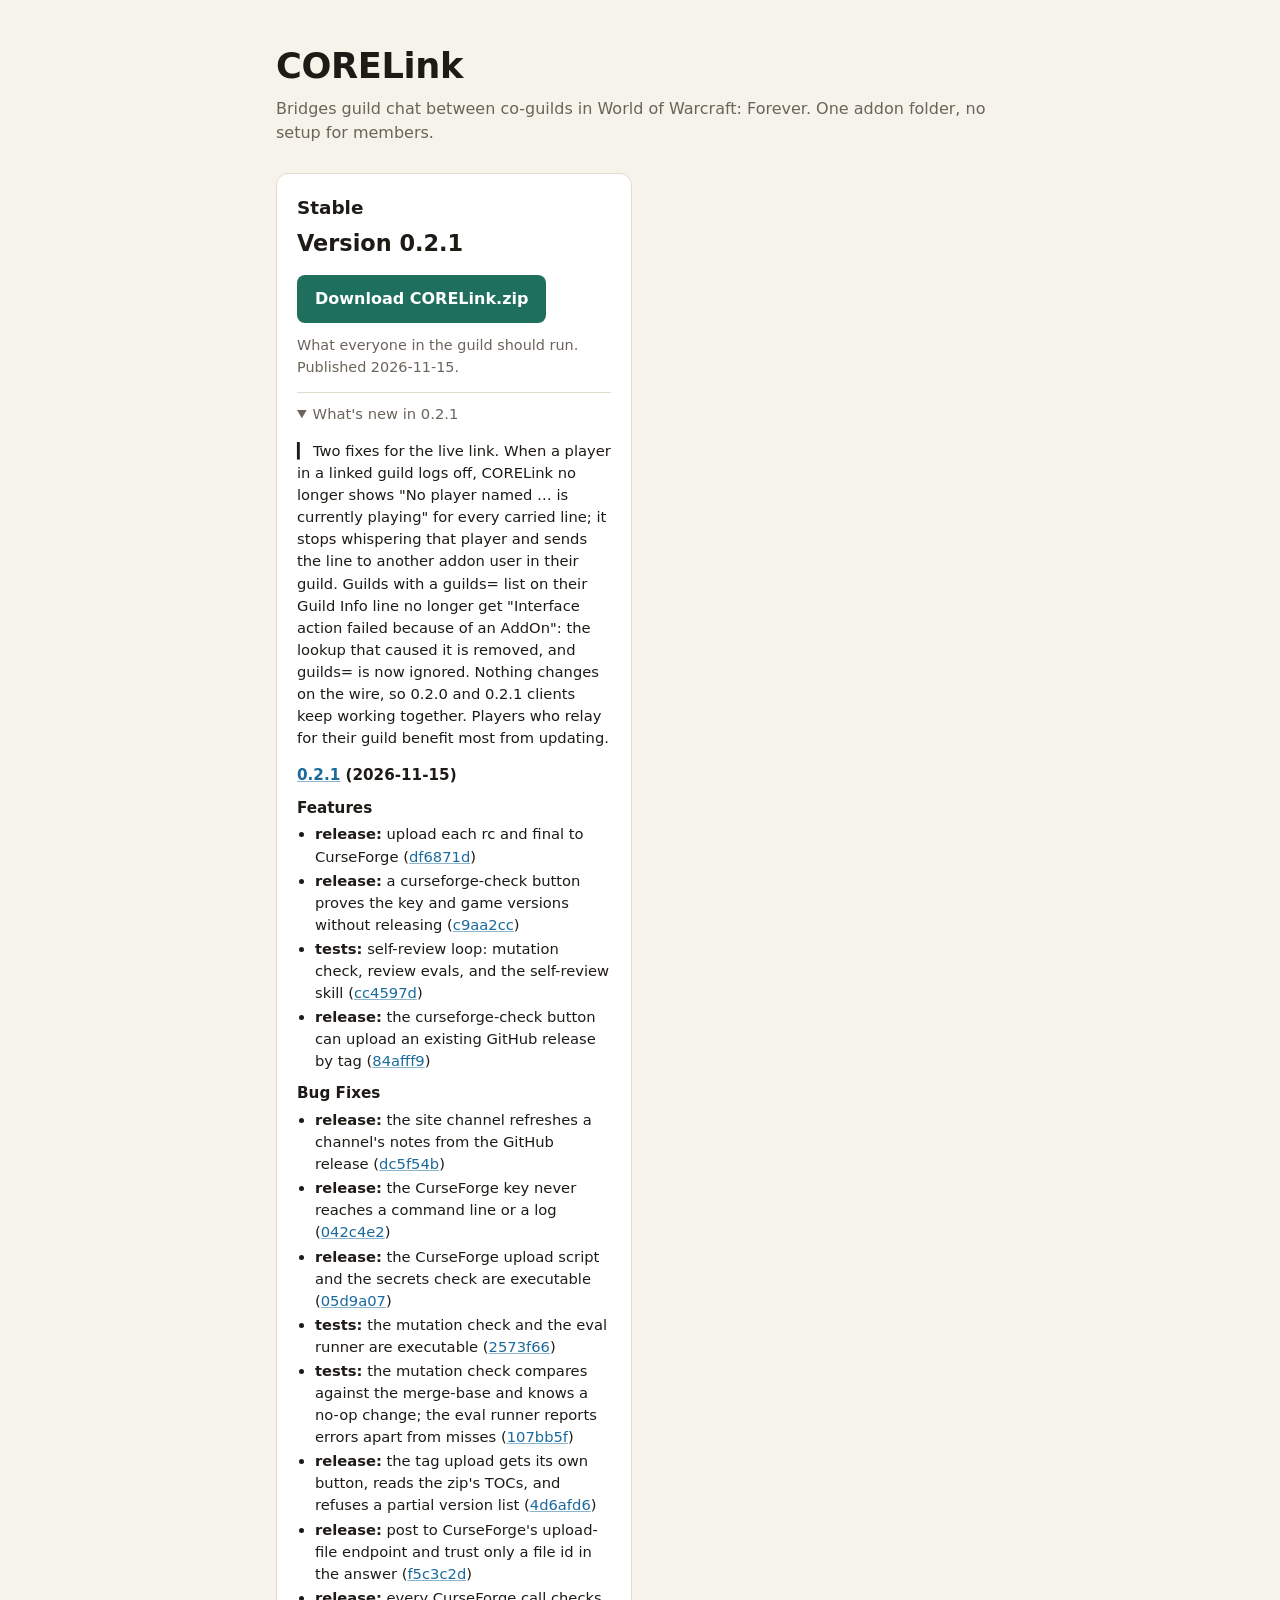
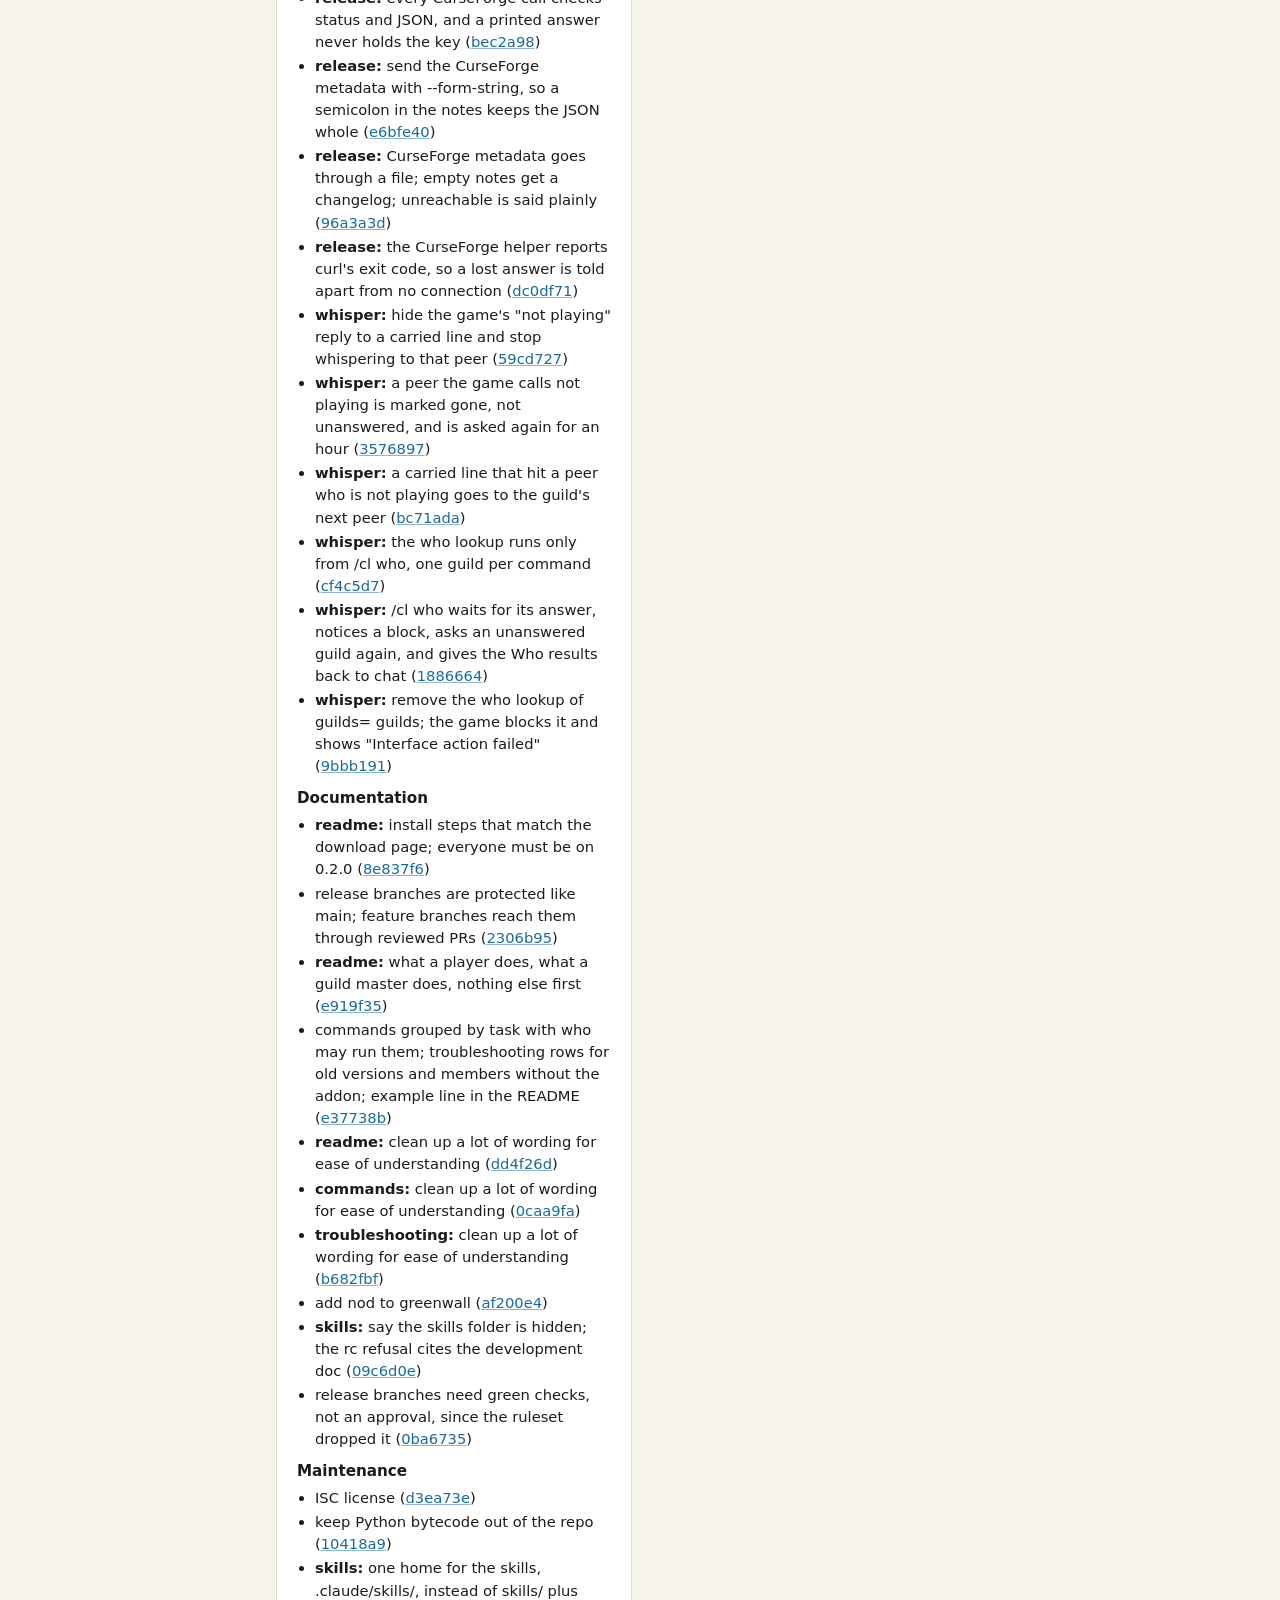
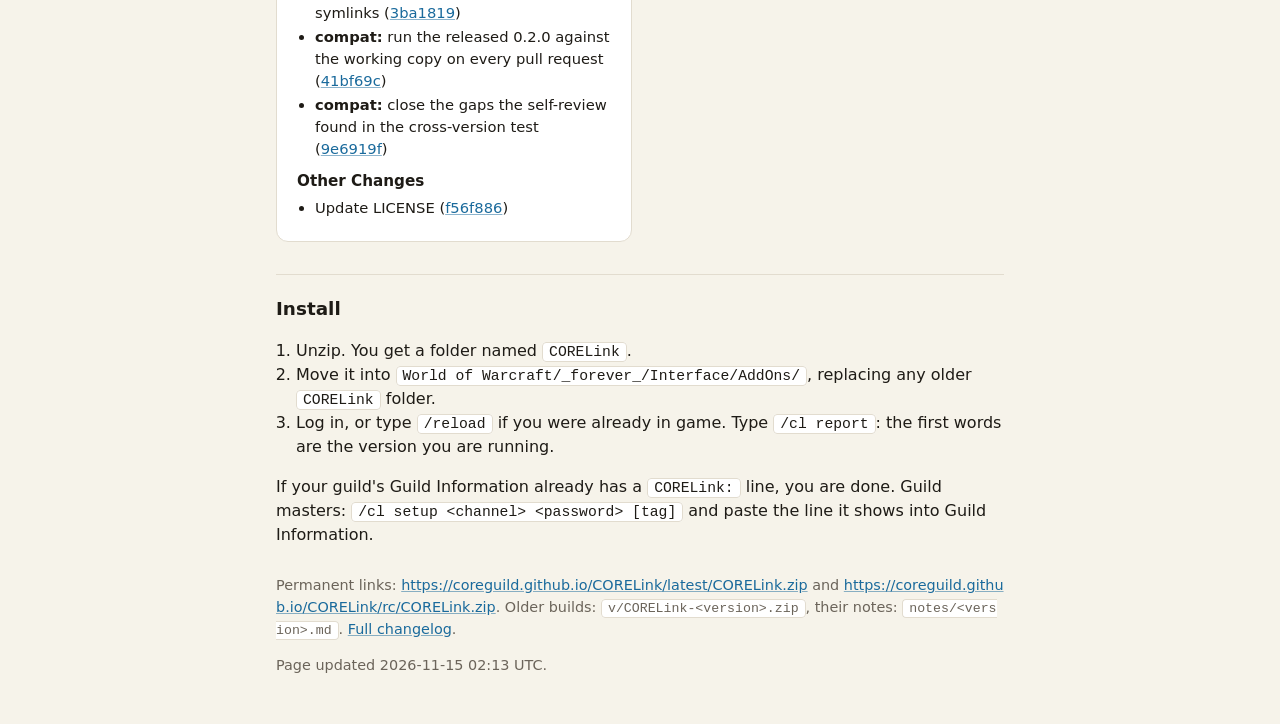
==== commit 5cb098cc: "site: latest -> 0.2.1" ====
--- a/index.html
+++ b/index.html
@@ -17,93 +17,69 @@
   <section class="cards">
     <article class="card stable">
       <h2>Stable</h2>
-      <p class="version">Version 0.2.0</p>
+      <p class="version">Version 0.2.1</p>
       <a class="button" href="latest/CORELink.zip" download>Download CORELink.zip</a>
-      <p class="meta">What everyone in the guild should run. Published 2026-11-09.</p>
+      <p class="meta">What everyone in the guild should run. Published 2026-11-15.</p>
       <details class="notes" open>
-        <summary>What's new in 0.2.0</summary>
-        <h3><a href="https://github.com/coreguild/CORELink/compare/v0.1.0...v0.2.0">0.2.0</a> (2026-11-09)</h3>
-<h3>⚠ BREAKING CHANGES</h3>
-<ul>
-<li><strong>relay:</strong> relay as channel text from the keypress; the courier whispers lines from members without the addon (<a href="https://github.com/coreguild/CORELink/commit/090d7f5a64dff616e359dc7398a0d71a1e6656b9">090d7f5</a>)</li>
-</ul>
+        <summary>What's new in 0.2.1</summary>
+        <p>▎ Two fixes for the live link. When a player in a linked guild logs off, CORELink no longer shows "No player named … is currently playing" for every carried line; it stops whispering that player and sends the line to another addon user in their guild. Guilds with a guilds= list on their Guild Info line no longer get "Interface action failed because of an AddOn": the lookup that caused it is removed, and guilds= is now ignored. Nothing changes on the wire, so 0.2.0 and 0.2.1 clients keep working together. Players who relay for their guild benefit most from updating.</p>
+<h3><a href="https://github.com/coreguild/CORELink/compare/v0.2.0...v0.2.1">0.2.1</a> (2026-11-15)</h3>
 <h3>Features</h3>
 <ul>
-<li>two-channel release flow (rc/final) with a public download page on gh-pages (#5) (<a href="https://github.com/coreguild/CORELink/commit/e6df59cce6fbfc9367fe5f0cac3658c6061bd25c">e6df59c</a>)</li>
-<li>Release workflow (manual button) wrapping scripts/release.sh; publish dates fixed (<a href="https://github.com/coreguild/CORELink/commit/c5d06f2c2f5ec47b6ee7ed36eeb67f65d837980e">c5d06f2</a>)</li>
-<li>automatic version numbers; release notes generated from PR titles (<a href="https://github.com/coreguild/CORELink/commit/c11ad72848a599c81e61d017e00127f9a1f04a74">c11ad72</a>)</li>
-<li>release notes built from commits since the last release, shown on the download page (<a href="https://github.com/coreguild/CORELink/commit/4894b1d800d34dbbfb6a0fa96bb8653b1f53f152">4894b1d</a>)</li>
-<li><strong>release:</strong> conventional-changelog sections with commit links, published CHANGELOG.md (<a href="https://github.com/coreguild/CORELink/commit/8fb0b561984a903ace02a2cd66fc819ccbf45c26">8fb0b56</a>)</li>
-<li><strong>officer:</strong> drop the dash in the officer tag, (Firelord Tanner) instead of (Firelord - Tanner) (<a href="https://github.com/coreguild/CORELink/commit/bf936ca1c6059483ca19759737d7ac0992bd8caf">bf936ca</a>)</li>
-<li><strong>guilds:</strong> show which realms each linked guild reaches; warn when one has no relay on ours (<a href="https://github.com/coreguild/CORELink/commit/4da6ab3fe65dc332dd4827b1862a9f3675dffea5">4da6ab3</a>)</li>
-<li><strong>bridge:</strong> carry other guilds' lines across realms through a cross-realm guild (<a href="https://github.com/coreguild/CORELink/commit/42c62c65432071d5ab99c730957235775666f032">42c62c6</a>)</li>
-<li><strong>mirror:</strong> post typed guild lines into a Blizzard Community named by club= in Guild Info (<a href="https://github.com/coreguild/CORELink/commit/6f60a3946862306ec5bb8a9dc84222816b642a0c">6f60a39</a>)</li>
-<li><strong>mirror:</strong> show community lines from other guilds in guild chat, de-duplicated against the relay (<a href="https://github.com/coreguild/CORELink/commit/1950d4eaa96084dfaf295b0a081da8acb364bde2">1950d4e</a>)</li>
-<li><strong>mirror:</strong> class and officer colours on community lines (<a href="https://github.com/coreguild/CORELink/commit/c8c2d58155e1d1964f5f8d2276eb3c61b27eb743">c8c2d58</a>)</li>
-<li><strong>mirror:</strong> hook guild sends, focus before posting, hide raw lines, name the club (<a href="https://github.com/coreguild/CORELink/commit/a8f882b06637d83c056f8d9d22ed74cbe38079bb">a8f882b</a>)</li>
-<li><strong>mirror:</strong> WoW communities, sealed text, class colours from the member record (<a href="https://github.com/coreguild/CORELink/commit/a3f1fdf31d2051fb3410b198f1e58d33007a3482">a3f1fdf</a>)</li>
-<li><strong>mirror:</strong> officer rank and nickname on community posts, officer colour from roles (<a href="https://github.com/coreguild/CORELink/commit/2f2d66426aa584ef06e345ab0571140543b73d0f">2f2d664</a>)</li>
-<li><strong>mirror:</strong> carry guild lines from members without the addon into the community (<a href="https://github.com/coreguild/CORELink/commit/7dd553b38b7c733f0c1489156dac8f13d06ddc5c">7dd553b</a>)</li>
-<li><strong>mirror:</strong> one community channel per guild carries the tag (<a href="https://github.com/coreguild/CORELink/commit/8a2faa6f17cf1cdcd1308b1499c45974233ba6be">8a2faa6</a>)</li>
-<li><strong>echo:</strong> re-post other guilds' lines into real guild chat for members without the addon (<a href="https://github.com/coreguild/CORELink/commit/2e8d2f6a65b0a4228b17881fdbcde0913d7a4c9b">2e8d2f6</a>)</li>
-<li><strong>whisper:</strong> courier whisper bridge for guilds that share no realm (<a href="https://github.com/coreguild/CORELink/commit/ae197768810596b78a3fe5e999d85d928a53149f">ae19776</a>)</li>
-<li><strong>whisper:</strong> /cl hello greets one player by hand; realm omitted from directory entries that carry it (<a href="https://github.com/coreguild/CORELink/commit/f10850ee74f9bb2fee5ec81fe65f16bf3eb3670a">f10850e</a>)</li>
-<li><strong>relay:</strong> relay as channel text from the keypress; the courier whispers lines from members without the addon (<a href="https://github.com/coreguild/CORELink/commit/090d7f5a64dff616e359dc7398a0d71a1e6656b9">090d7f5</a>)</li>
+<li><strong>release:</strong> upload each rc and final to CurseForge (<a href="https://github.com/coreguild/CORELink/commit/df6871dbe8ec7b9b69f32a0faac0f6fefe4dd830">df6871d</a>)</li>
+<li><strong>release:</strong> a curseforge-check button proves the key and game versions without releasing (<a href="https://github.com/coreguild/CORELink/commit/c9aa2cc9afe7eaf3ee4c2c325fe55d146b42a951">c9aa2cc</a>)</li>
+<li><strong>tests:</strong> self-review loop: mutation check, review evals, and the self-review skill (<a href="https://github.com/coreguild/CORELink/commit/cc4597d653ac245d9fcc4e861b9fc7935d695af7">cc4597d</a>)</li>
+<li><strong>release:</strong> the curseforge-check button can upload an existing GitHub release by tag (<a href="https://github.com/coreguild/CORELink/commit/84afff9dea59e5ef978efa243aae24d3b8912d0b">84afff9</a>)</li>
 </ul>
 <h3>Bug Fixes</h3>
 <ul>
-<li>debug echo is always off at login; /cl debug on lasts for the session only (<a href="https://github.com/coreguild/CORELink/commit/482678bf533410bc2a4aa30e2531e1c79f0c880c">482678b</a>)</li>
-<li>configure and join automatically at login; retry until connected, then print status once (<a href="https://github.com/coreguild/CORELink/commit/11750ed834eb4d588a59cf15611ad558dd4271c5">11750ed</a>)</li>
-<li><strong>setup:</strong> /cl publish always writes the officer rank, including the default 1 (<a href="https://github.com/coreguild/CORELink/commit/3a5badc5f24b60d82149fd5b3de70382aae2970a">3a5badc</a>)</li>
-<li><strong>connect:</strong> record why joining fails and tell the player; wrong password pauses retries (<a href="https://github.com/coreguild/CORELink/commit/121e7cbcaa4f7e26cff9ac199f9f20da4856bc26">121e7cb</a>)</li>
-<li><strong>nicknames:</strong> identify the player by GUID so nicknames and self checks work with Forever surnames (<a href="https://github.com/coreguild/CORELink/commit/aa9a021678795b60a0570959cdbec89e06129fd3">aa9a021</a>)</li>
-<li><strong>connect:</strong> one message for an unconfigured login, naming what Guild Info held (<a href="https://github.com/coreguild/CORELink/commit/9c6c8a58f8cf1d9423576f1da46fa5b123e0c719">9c6c8a5</a>)</li>
-<li><strong>commands:</strong> members can run /cl reload, on, off, mute and unmute (<a href="https://github.com/coreguild/CORELink/commit/39cb9c6cd0dc243ff8bce55214a1093c29bcdc8b">39cb9c6</a>)</li>
-<li><strong>mirror:</strong> subscribe to the community stream as soon as login connects, retry each minute (<a href="https://github.com/coreguild/CORELink/commit/d39e61ce06d2e313151a2e6e242db559ef573e8e">d39e61c</a>)</li>
-<li><strong>mirror:</strong> carry guildmates' lines for five minutes, not two (<a href="https://github.com/coreguild/CORELink/commit/32c8b2bd6acda758f1b3dd038facf2fd972be562">32c8b2b</a>)</li>
-<li><strong>release:</strong> render the download page by literal substitution; site repairs channels from the GitHub release (<a href="https://github.com/coreguild/CORELink/commit/83cb49014c0a7eed372b9aaa3b36e8cc7964d072">83cb490</a>)</li>
-<li><strong>release:</strong> run the renderer through bash, repair a channel only when its zip differs from the release (<a href="https://github.com/coreguild/CORELink/commit/cbb14346187f125f19db670dc80cad018f6107ae">cbb1434</a>)</li>
-<li><strong>site:</strong> readable link colour on the download page, brighter in dark mode (<a href="https://github.com/coreguild/CORELink/commit/a8a4234df3cda08858c772ae1f4cef599c053b9d">a8a4234</a>)</li>
-<li><strong>whisper:</strong> learn realms from PEER answers, not /who; exact guild match; rotate greetings (<a href="https://github.com/coreguild/CORELink/commit/2acc3283197519725d1b3c258f8f26b5d03b44f3">2acc328</a>)</li>
-<li><strong>whisper:</strong> a peer that never answered is never live (<a href="https://github.com/coreguild/CORELink/commit/3ddd53a6b721cbbe7a08f8313b5b51ad8de98bbc">3ddd53a</a>)</li>
-<li><strong>relay:</strong> the courier carries any line that gets no channel copy; a successful join clears the hold (<a href="https://github.com/coreguild/CORELink/commit/a53e4b8cdcc35d3d6ec73c6d868357a66026aa73">a53e4b8</a>)</li>
-<li><strong>channel:</strong> answer the client's password prompt for the link channel from the config (<a href="https://github.com/coreguild/CORELink/commit/b0aea00e45a21615ca72a89fc03a36914b7f39f4">b0aea00</a>)</li>
-<li><strong>channel:</strong> a wrong-password notice that answers no join of ours means the client rejoined without the password (<a href="https://github.com/coreguild/CORELink/commit/6ff04fbdf53b3ce69f6e6086c1bf7b563d11a504">6ff04fb</a>)</li>
+<li><strong>release:</strong> the site channel refreshes a channel's notes from the GitHub release (<a href="https://github.com/coreguild/CORELink/commit/dc5f54bab124b063b0818b48f583060cabcb5d2c">dc5f54b</a>)</li>
+<li><strong>release:</strong> the CurseForge key never reaches a command line or a log (<a href="https://github.com/coreguild/CORELink/commit/042c4e2fdc8a2db88b2ec5e903b412e54fdc571c">042c4e2</a>)</li>
+<li><strong>release:</strong> the CurseForge upload script and the secrets check are executable (<a href="https://github.com/coreguild/CORELink/commit/05d9a070396abc54285e7dd928799d3b7e93b191">05d9a07</a>)</li>
+<li><strong>tests:</strong> the mutation check and the eval runner are executable (<a href="https://github.com/coreguild/CORELink/commit/2573f66c7237e3c0f4d63e385f4baf640c19b1bd">2573f66</a>)</li>
+<li><strong>tests:</strong> the mutation check compares against the merge-base and knows a no-op change; the eval runner reports errors apart from misses (<a href="https://github.com/coreguild/CORELink/commit/107bb5f1281c97ed1be98222b8a98af4418af31c">107bb5f</a>)</li>
+<li><strong>release:</strong> the tag upload gets its own button, reads the zip's TOCs, and refuses a partial version list (<a href="https://github.com/coreguild/CORELink/commit/4d6afd6ef670a636386d403e1a9328aac4138b51">4d6afd6</a>)</li>
+<li><strong>release:</strong> post to CurseForge's upload-file endpoint and trust only a file id in the answer (<a href="https://github.com/coreguild/CORELink/commit/f5c3c2db6be3b50d8ec6369dc7db0c451df05aef">f5c3c2d</a>)</li>
+<li><strong>release:</strong> every CurseForge call checks status and JSON, and a printed answer never holds the key (<a href="https://github.com/coreguild/CORELink/commit/bec2a98bd993d68190fdb9483fb5230c73b92d07">bec2a98</a>)</li>
+<li><strong>release:</strong> send the CurseForge metadata with --form-string, so a semicolon in the notes keeps the JSON whole (<a href="https://github.com/coreguild/CORELink/commit/e6bfe40ca97db4f0086a89db8ed4d9f1e5784856">e6bfe40</a>)</li>
+<li><strong>release:</strong> CurseForge metadata goes through a file; empty notes get a changelog; unreachable is said plainly (<a href="https://github.com/coreguild/CORELink/commit/96a3a3d5a47cf2f9c78feda4340e38aa85db7e8c">96a3a3d</a>)</li>
+<li><strong>release:</strong> the CurseForge helper reports curl's exit code, so a lost answer is told apart from no connection (<a href="https://github.com/coreguild/CORELink/commit/dc0df7173844f1bedbefc1ce1238c35b03a00017">dc0df71</a>)</li>
+<li><strong>whisper:</strong> hide the game's "not playing" reply to a carried line and stop whispering to that peer (<a href="https://github.com/coreguild/CORELink/commit/59cd72791ec077913faf6dc0ca63afa8fb083d58">59cd727</a>)</li>
+<li><strong>whisper:</strong> a peer the game calls not playing is marked gone, not unanswered, and is asked again for an hour (<a href="https://github.com/coreguild/CORELink/commit/357689777d236f6788f30280b3d7ac015dd94cf9">3576897</a>)</li>
+<li><strong>whisper:</strong> a carried line that hit a peer who is not playing goes to the guild's next peer (<a href="https://github.com/coreguild/CORELink/commit/bc71ada2046739241383540c223b94433df0c110">bc71ada</a>)</li>
+<li><strong>whisper:</strong> the who lookup runs only from /cl who, one guild per command (<a href="https://github.com/coreguild/CORELink/commit/cf4c5d7d88d355fe7d6c6691390b4ad579528f6d">cf4c5d7</a>)</li>
+<li><strong>whisper:</strong> /cl who waits for its answer, notices a block, asks an unanswered guild again, and gives the Who results back to chat (<a href="https://github.com/coreguild/CORELink/commit/188666490b1f4e163ac065119d7c3bd5f69c00ba">1886664</a>)</li>
+<li><strong>whisper:</strong> remove the who lookup of guilds= guilds; the game blocks it and shows "Interface action failed" (<a href="https://github.com/coreguild/CORELink/commit/9bbb19135395645202cf63dab25fdf65a721c5e9">9bbb191</a>)</li>
 </ul>
 <h3>Documentation</h3>
 <ul>
-<li>add ONBOARDING.md for new contributors starting without a GitHub account (#3) (<a href="https://github.com/coreguild/CORELink/commit/47b3a0a140061169981150dc6473e8612156d375">47b3a0a</a>)</li>
-<li>plain-language release flow in README (#6) (<a href="https://github.com/coreguild/CORELink/commit/716d46c8eee19822941400f1aeb3bfe13cf4f509">716d46c</a>)</li>
-<li>more technical release flow in README (CI checks, tags, gh-pages layout) (#7) (<a href="https://github.com/coreguild/CORELink/commit/fca718f7b1040906b5ce6ef143eaec46ac211bbd">fca718f</a>)</li>
-<li>agents never merge; merging is a human button press (#8) (<a href="https://github.com/coreguild/CORELink/commit/0e6dafe889db409532d987932a759afcfd674b87">0e6dafe</a>)</li>
-<li>merge commits instead of squash (<a href="https://github.com/coreguild/CORELink/commit/c09610d9a138f08085747c24926b9c34a70899b1">c09610d</a>)</li>
-<li><strong>mirror:</strong> community text is a Kstring token; treat |K..|k as sealed (<a href="https://github.com/coreguild/CORELink/commit/673bafba03935bf859540c93e44dd85fb7efef49">673bafb</a>)</li>
-<li>one short README; commands, troubleshooting, development and architecture move to docs/ (<a href="https://github.com/coreguild/CORELink/commit/bb5df827544ebf4e42908c159ca55c4b9e76658b">bb5df82</a>)</li>
-<li>describe the text relay and courier transport; realms no longer matter (<a href="https://github.com/coreguild/CORELink/commit/0717930511fdfd7da31bee4c7d38b7a918f6e704">0717930</a>)</li>
-<li><strong>site:</strong> install into the _forever_ client folder; /cl report shows the version (<a href="https://github.com/coreguild/CORELink/commit/6c5719462f544a6fb5aad47dcff61302d9c70b9a">6c57194</a>)</li>
+<li><strong>readme:</strong> install steps that match the download page; everyone must be on 0.2.0 (<a href="https://github.com/coreguild/CORELink/commit/8e837f60d130ef5a60f7d27f7aa2697f1f69b450">8e837f6</a>)</li>
+<li>release branches are protected like main; feature branches reach them through reviewed PRs (<a href="https://github.com/coreguild/CORELink/commit/2306b95f153ef6e8985af2f6b29f44bfb0b85141">2306b95</a>)</li>
+<li><strong>readme:</strong> what a player does, what a guild master does, nothing else first (<a href="https://github.com/coreguild/CORELink/commit/e919f353d92ed317b3293728f1a2062b2cdcf4d4">e919f35</a>)</li>
+<li>commands grouped by task with who may run them; troubleshooting rows for old versions and members without the addon; example line in the README (<a href="https://github.com/coreguild/CORELink/commit/e37738b00246e3a1a4d0dccca8ff0b19902efbf1">e37738b</a>)</li>
+<li><strong>readme:</strong> clean up a lot of wording for ease of understanding (<a href="https://github.com/coreguild/CORELink/commit/dd4f26dbac2c5e8e3244a6766a17b86a8b5d6df3">dd4f26d</a>)</li>
+<li><strong>commands:</strong> clean up a lot of wording for ease of understanding (<a href="https://github.com/coreguild/CORELink/commit/0caa9fa5a692e40e821ee4450b15a84730fe0a6c">0caa9fa</a>)</li>
+<li><strong>troubleshooting:</strong> clean up a lot of wording for ease of understanding (<a href="https://github.com/coreguild/CORELink/commit/b682fbf41cf9f57a83940a015ca163abb4798af9">b682fbf</a>)</li>
+<li>add nod to greenwall (<a href="https://github.com/coreguild/CORELink/commit/af200e40cff85672a13da4be9205c8e663a29daa">af200e4</a>)</li>
+<li><strong>skills:</strong> say the skills folder is hidden; the rc refusal cites the development doc (<a href="https://github.com/coreguild/CORELink/commit/09c6d0ebf27f516c3ffb0aea1cbd2d4465c648a2">09c6d0e</a>)</li>
+<li>release branches need green checks, not an approval, since the ruleset dropped it (<a href="https://github.com/coreguild/CORELink/commit/0ba67355a6c2f12c5776287dc9a85959a1552a1e">0ba6735</a>)</li>
 </ul>
 <h3>Maintenance</h3>
 <ul>
-<li>add start-feature skill so agents branch before editing (<a href="https://github.com/coreguild/CORELink/commit/7a9344b0f29e5c322a918cd50ef5b6440935cf74">7a9344b</a>)</li>
-<li>CI tests on every PR, PR template with feature notes, CHANGELOG, feature-request rules (<a href="https://github.com/coreguild/CORELink/commit/d65f36c74c5a6b26cd1bc5fb74903802513ffc69">d65f36c</a>)</li>
-<li>live game-version check in CI, gameplay-impact review checklist and review-pr skill (<a href="https://github.com/coreguild/CORELink/commit/92bfc952f9dff6b84063392ea5df5c9a141090be">92bfc95</a>)</li>
-<li>make the surname block set up its own joined client (<a href="https://github.com/coreguild/CORELink/commit/e4be41df3aae401f308eb5feaf701b85d4746a88">e4be41d</a>)</li>
-<li>close the merged harness block (<a href="https://github.com/coreguild/CORELink/commit/3dfd74de9fcc47baa5bac54790a38d5bd248983c">3dfd74d</a>)</li>
-<li><strong>mirror:</strong> drop the piggyback; guild channels must be marked (<a href="https://github.com/coreguild/CORELink/commit/d0d02eff2ed7fed2b6f1412271e658802255c3a9">d0d02ef</a>)</li>
-<li>point install and version-check tooling at the live WoW: Forever client (<a href="https://github.com/coreguild/CORELink/commit/03b2c235b74315c8460d6090e2f0f0737a322f94">03b2c23</a>)</li>
-<li><strong>release:</strong> cut release candidates from release/* branches, finals from main (<a href="https://github.com/coreguild/CORELink/commit/fdbbd7cfaded8b2a2edbff66f2cbacc82ec5fb5b">fdbbd7c</a>)</li>
-<li>split the addon into fourteen files by concern, one function per command and packet (<a href="https://github.com/coreguild/CORELink/commit/7c14736d666918ebcae78379273849c291a10416">7c14736</a>)</li>
-<li>register events set after Events.lua loads, load-order test, state ownership, command checks (<a href="https://github.com/coreguild/CORELink/commit/536c916c86131ae272ffdfd904373dcdc525ee10">536c916</a>)</li>
-<li>the GitHub organization is now coreguild (<a href="https://github.com/coreguild/CORELink/commit/4a82fa89cb73c2a3255deed89ec1eee4d12569f1">4a82fa8</a>)</li>
+<li>ISC license (<a href="https://github.com/coreguild/CORELink/commit/d3ea73e47a13a8c41e69d6ec0db474fb0f564e8e">d3ea73e</a>)</li>
+<li>keep Python bytecode out of the repo (<a href="https://github.com/coreguild/CORELink/commit/10418a96c3f490f2b2a2a45b9da370abced2d957">10418a9</a>)</li>
+<li><strong>skills:</strong> one home for the skills, .claude/skills/, instead of skills/ plus symlinks (<a href="https://github.com/coreguild/CORELink/commit/3ba18198b3cdc56df3f8feb193c5fa220f8f09ea">3ba1819</a>)</li>
+<li><strong>compat:</strong> run the released 0.2.0 against the working copy on every pull request (<a href="https://github.com/coreguild/CORELink/commit/41bf69c9758a2e17dd3a27763cdc3b742cdbe4a9">41bf69c</a>)</li>
+<li><strong>compat:</strong> close the gaps the self-review found in the cross-version test (<a href="https://github.com/coreguild/CORELink/commit/9e6919f71f3bc80be73fbff1a4c761ab86e76386">9e6919f</a>)</li>
 </ul>
 <h3>Other Changes</h3>
 <ul>
-<li>/cl report and /cl debug diagnostics, luacheck in tests and CI (0.1.1) (#4) (<a href="https://github.com/coreguild/CORELink/commit/f3112b785bbb1d68e34595743825f968340ce631">f3112b7</a>)</li>
+<li>Update LICENSE (<a href="https://github.com/coreguild/CORELink/commit/f56f886cdea90b79cca233570d956098d092c799">f56f886</a>)</li>
 </ul>
       </details>
     </article>
 
-    <article class="card rc show">
+    <article class="card rc ">
       <h2>Release candidate</h2>
       <p class="version">Version 0.2.1</p>
       <a class="button secondary" href="rc/CORELink.zip" download>Download RC</a>
@@ -180,7 +156,7 @@
 
   <footer>
     <p>Permanent links: <a href="https://coreguild.github.io/CORELink/latest/CORELink.zip">https://coreguild.github.io/CORELink/latest/CORELink.zip</a> and <a href="https://coreguild.github.io/CORELink/rc/CORELink.zip">https://coreguild.github.io/CORELink/rc/CORELink.zip</a>. Older builds: <code>v/CORELink-&lt;version&gt;.zip</code>, their notes: <code>notes/&lt;version&gt;.md</code>. <a href="CHANGELOG.md">Full changelog</a>.</p>
-    <p class="meta">Page updated 2026-11-15 01:29 UTC.</p>
+    <p class="meta">Page updated 2026-11-15 02:13 UTC.</p>
   </footer>
 </main>
 </body>
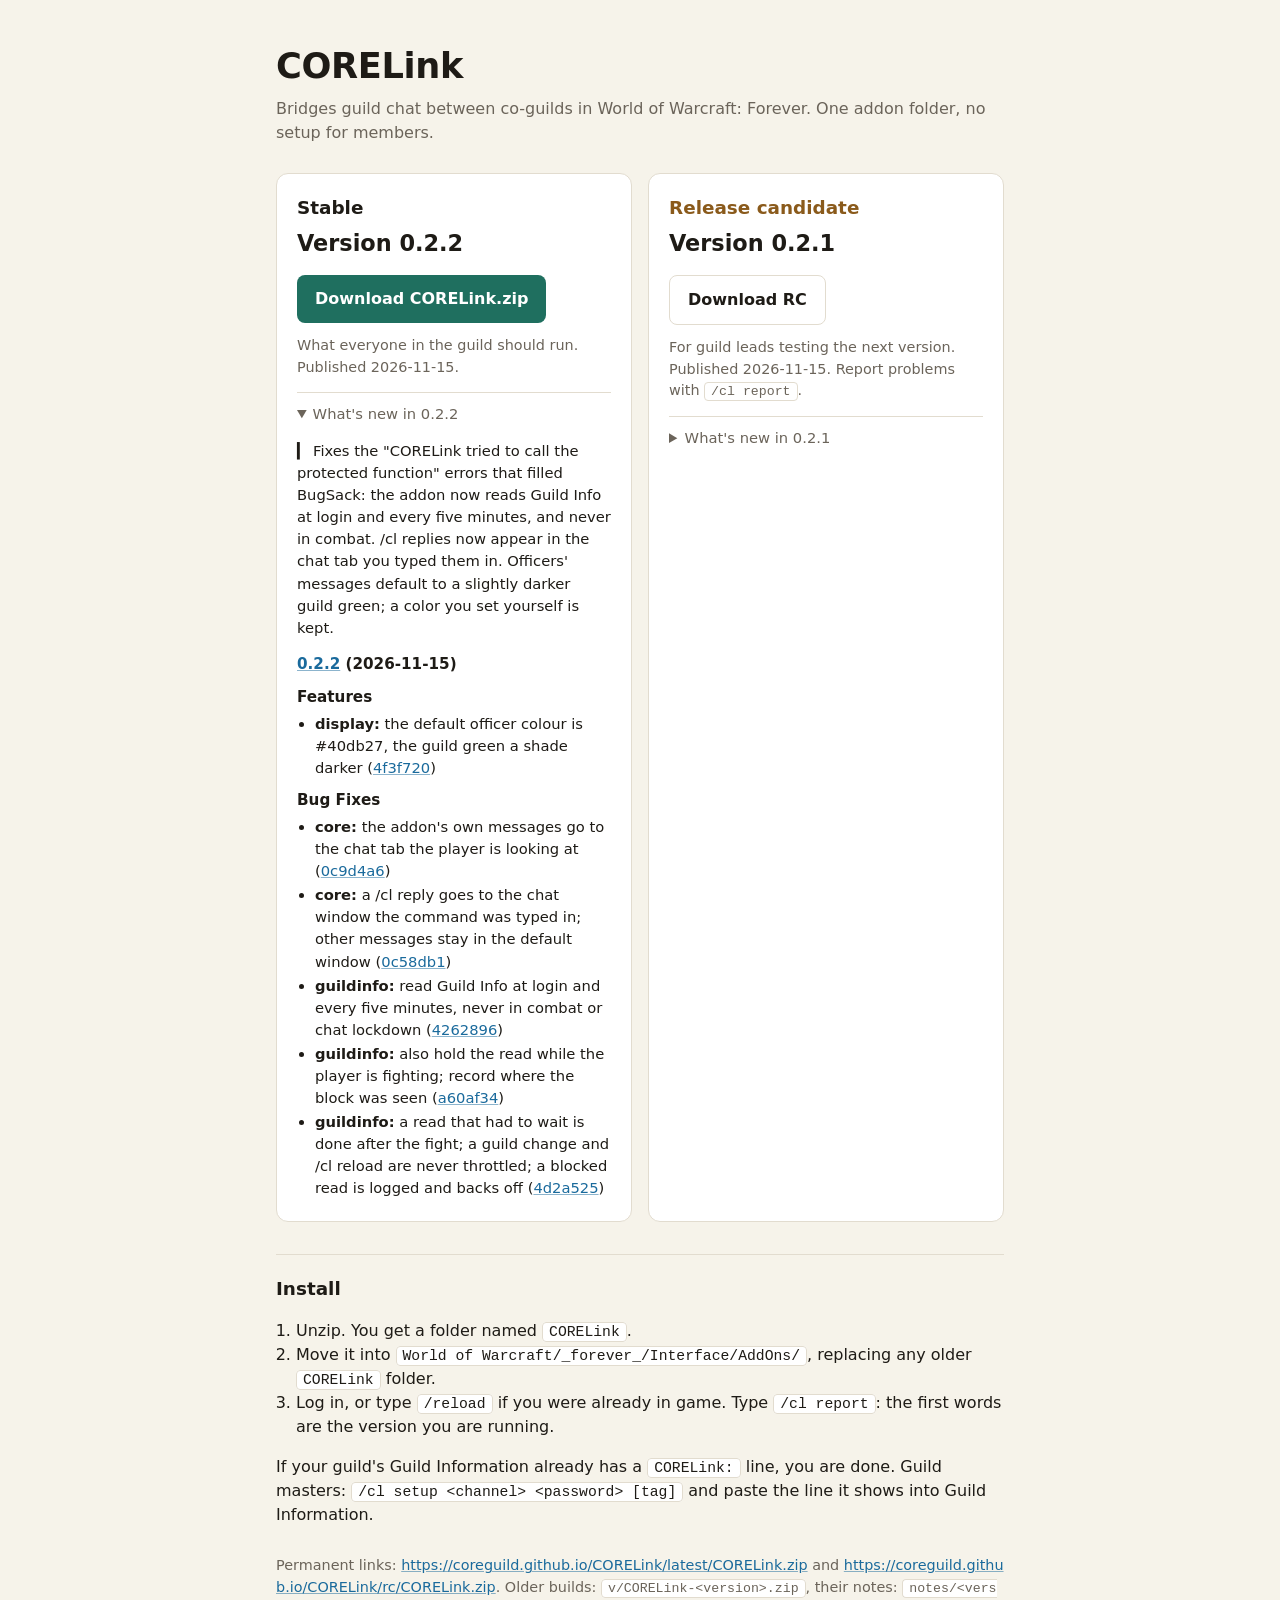
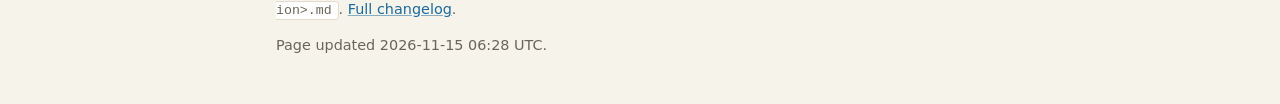
==== commit 60fc5475: "site: latest -> 0.2.2" ====
--- a/index.html
+++ b/index.html
@@ -17,69 +17,29 @@
   <section class="cards">
     <article class="card stable">
       <h2>Stable</h2>
-      <p class="version">Version 0.2.1</p>
+      <p class="version">Version 0.2.2</p>
       <a class="button" href="latest/CORELink.zip" download>Download CORELink.zip</a>
       <p class="meta">What everyone in the guild should run. Published 2026-11-15.</p>
       <details class="notes" open>
-        <summary>What's new in 0.2.1</summary>
-        <p>▎ Two fixes for the live link. When a player in a linked guild logs off, CORELink no longer shows "No player named … is currently playing" for every carried line; it stops whispering that player and sends the line to another addon user in their guild. Guilds with a guilds= list on their Guild Info line no longer get "Interface action failed because of an AddOn": the lookup that caused it is removed, and guilds= is now ignored. Nothing changes on the wire, so 0.2.0 and 0.2.1 clients keep working together. Players who relay for their guild benefit most from updating.</p>
-<h3><a href="https://github.com/coreguild/CORELink/compare/v0.2.0...v0.2.1">0.2.1</a> (2026-11-15)</h3>
+        <summary>What's new in 0.2.2</summary>
+        <p>▎ Fixes the "CORELink tried to call the protected function" errors that filled BugSack: the addon now reads Guild Info at login and every five minutes, and never in combat. /cl replies now appear in the chat tab you typed them in. Officers' messages default to a slightly darker guild green; a color you set yourself is kept.</p>
+<h3><a href="https://github.com/coreguild/CORELink/compare/v0.2.1...v0.2.2">0.2.2</a> (2026-11-15)</h3>
 <h3>Features</h3>
 <ul>
-<li><strong>release:</strong> upload each rc and final to CurseForge (<a href="https://github.com/coreguild/CORELink/commit/df6871dbe8ec7b9b69f32a0faac0f6fefe4dd830">df6871d</a>)</li>
-<li><strong>release:</strong> a curseforge-check button proves the key and game versions without releasing (<a href="https://github.com/coreguild/CORELink/commit/c9aa2cc9afe7eaf3ee4c2c325fe55d146b42a951">c9aa2cc</a>)</li>
-<li><strong>tests:</strong> self-review loop: mutation check, review evals, and the self-review skill (<a href="https://github.com/coreguild/CORELink/commit/cc4597d653ac245d9fcc4e861b9fc7935d695af7">cc4597d</a>)</li>
-<li><strong>release:</strong> the curseforge-check button can upload an existing GitHub release by tag (<a href="https://github.com/coreguild/CORELink/commit/84afff9dea59e5ef978efa243aae24d3b8912d0b">84afff9</a>)</li>
+<li><strong>display:</strong> the default officer colour is #40db27, the guild green a shade darker (<a href="https://github.com/coreguild/CORELink/commit/4f3f7208ca00fdcc40a85aa8088a9a6a2d6ebeeb">4f3f720</a>)</li>
 </ul>
 <h3>Bug Fixes</h3>
 <ul>
-<li><strong>release:</strong> the site channel refreshes a channel's notes from the GitHub release (<a href="https://github.com/coreguild/CORELink/commit/dc5f54bab124b063b0818b48f583060cabcb5d2c">dc5f54b</a>)</li>
-<li><strong>release:</strong> the CurseForge key never reaches a command line or a log (<a href="https://github.com/coreguild/CORELink/commit/042c4e2fdc8a2db88b2ec5e903b412e54fdc571c">042c4e2</a>)</li>
-<li><strong>release:</strong> the CurseForge upload script and the secrets check are executable (<a href="https://github.com/coreguild/CORELink/commit/05d9a070396abc54285e7dd928799d3b7e93b191">05d9a07</a>)</li>
-<li><strong>tests:</strong> the mutation check and the eval runner are executable (<a href="https://github.com/coreguild/CORELink/commit/2573f66c7237e3c0f4d63e385f4baf640c19b1bd">2573f66</a>)</li>
-<li><strong>tests:</strong> the mutation check compares against the merge-base and knows a no-op change; the eval runner reports errors apart from misses (<a href="https://github.com/coreguild/CORELink/commit/107bb5f1281c97ed1be98222b8a98af4418af31c">107bb5f</a>)</li>
-<li><strong>release:</strong> the tag upload gets its own button, reads the zip's TOCs, and refuses a partial version list (<a href="https://github.com/coreguild/CORELink/commit/4d6afd6ef670a636386d403e1a9328aac4138b51">4d6afd6</a>)</li>
-<li><strong>release:</strong> post to CurseForge's upload-file endpoint and trust only a file id in the answer (<a href="https://github.com/coreguild/CORELink/commit/f5c3c2db6be3b50d8ec6369dc7db0c451df05aef">f5c3c2d</a>)</li>
-<li><strong>release:</strong> every CurseForge call checks status and JSON, and a printed answer never holds the key (<a href="https://github.com/coreguild/CORELink/commit/bec2a98bd993d68190fdb9483fb5230c73b92d07">bec2a98</a>)</li>
-<li><strong>release:</strong> send the CurseForge metadata with --form-string, so a semicolon in the notes keeps the JSON whole (<a href="https://github.com/coreguild/CORELink/commit/e6bfe40ca97db4f0086a89db8ed4d9f1e5784856">e6bfe40</a>)</li>
-<li><strong>release:</strong> CurseForge metadata goes through a file; empty notes get a changelog; unreachable is said plainly (<a href="https://github.com/coreguild/CORELink/commit/96a3a3d5a47cf2f9c78feda4340e38aa85db7e8c">96a3a3d</a>)</li>
-<li><strong>release:</strong> the CurseForge helper reports curl's exit code, so a lost answer is told apart from no connection (<a href="https://github.com/coreguild/CORELink/commit/dc0df7173844f1bedbefc1ce1238c35b03a00017">dc0df71</a>)</li>
-<li><strong>whisper:</strong> hide the game's "not playing" reply to a carried line and stop whispering to that peer (<a href="https://github.com/coreguild/CORELink/commit/59cd72791ec077913faf6dc0ca63afa8fb083d58">59cd727</a>)</li>
-<li><strong>whisper:</strong> a peer the game calls not playing is marked gone, not unanswered, and is asked again for an hour (<a href="https://github.com/coreguild/CORELink/commit/357689777d236f6788f30280b3d7ac015dd94cf9">3576897</a>)</li>
-<li><strong>whisper:</strong> a carried line that hit a peer who is not playing goes to the guild's next peer (<a href="https://github.com/coreguild/CORELink/commit/bc71ada2046739241383540c223b94433df0c110">bc71ada</a>)</li>
-<li><strong>whisper:</strong> the who lookup runs only from /cl who, one guild per command (<a href="https://github.com/coreguild/CORELink/commit/cf4c5d7d88d355fe7d6c6691390b4ad579528f6d">cf4c5d7</a>)</li>
-<li><strong>whisper:</strong> /cl who waits for its answer, notices a block, asks an unanswered guild again, and gives the Who results back to chat (<a href="https://github.com/coreguild/CORELink/commit/188666490b1f4e163ac065119d7c3bd5f69c00ba">1886664</a>)</li>
-<li><strong>whisper:</strong> remove the who lookup of guilds= guilds; the game blocks it and shows "Interface action failed" (<a href="https://github.com/coreguild/CORELink/commit/9bbb19135395645202cf63dab25fdf65a721c5e9">9bbb191</a>)</li>
-</ul>
-<h3>Documentation</h3>
-<ul>
-<li><strong>readme:</strong> install steps that match the download page; everyone must be on 0.2.0 (<a href="https://github.com/coreguild/CORELink/commit/8e837f60d130ef5a60f7d27f7aa2697f1f69b450">8e837f6</a>)</li>
-<li>release branches are protected like main; feature branches reach them through reviewed PRs (<a href="https://github.com/coreguild/CORELink/commit/2306b95f153ef6e8985af2f6b29f44bfb0b85141">2306b95</a>)</li>
-<li><strong>readme:</strong> what a player does, what a guild master does, nothing else first (<a href="https://github.com/coreguild/CORELink/commit/e919f353d92ed317b3293728f1a2062b2cdcf4d4">e919f35</a>)</li>
-<li>commands grouped by task with who may run them; troubleshooting rows for old versions and members without the addon; example line in the README (<a href="https://github.com/coreguild/CORELink/commit/e37738b00246e3a1a4d0dccca8ff0b19902efbf1">e37738b</a>)</li>
-<li><strong>readme:</strong> clean up a lot of wording for ease of understanding (<a href="https://github.com/coreguild/CORELink/commit/dd4f26dbac2c5e8e3244a6766a17b86a8b5d6df3">dd4f26d</a>)</li>
-<li><strong>commands:</strong> clean up a lot of wording for ease of understanding (<a href="https://github.com/coreguild/CORELink/commit/0caa9fa5a692e40e821ee4450b15a84730fe0a6c">0caa9fa</a>)</li>
-<li><strong>troubleshooting:</strong> clean up a lot of wording for ease of understanding (<a href="https://github.com/coreguild/CORELink/commit/b682fbf41cf9f57a83940a015ca163abb4798af9">b682fbf</a>)</li>
-<li>add nod to greenwall (<a href="https://github.com/coreguild/CORELink/commit/af200e40cff85672a13da4be9205c8e663a29daa">af200e4</a>)</li>
-<li><strong>skills:</strong> say the skills folder is hidden; the rc refusal cites the development doc (<a href="https://github.com/coreguild/CORELink/commit/09c6d0ebf27f516c3ffb0aea1cbd2d4465c648a2">09c6d0e</a>)</li>
-<li>release branches need green checks, not an approval, since the ruleset dropped it (<a href="https://github.com/coreguild/CORELink/commit/0ba67355a6c2f12c5776287dc9a85959a1552a1e">0ba6735</a>)</li>
-</ul>
-<h3>Maintenance</h3>
-<ul>
-<li>ISC license (<a href="https://github.com/coreguild/CORELink/commit/d3ea73e47a13a8c41e69d6ec0db474fb0f564e8e">d3ea73e</a>)</li>
-<li>keep Python bytecode out of the repo (<a href="https://github.com/coreguild/CORELink/commit/10418a96c3f490f2b2a2a45b9da370abced2d957">10418a9</a>)</li>
-<li><strong>skills:</strong> one home for the skills, .claude/skills/, instead of skills/ plus symlinks (<a href="https://github.com/coreguild/CORELink/commit/3ba18198b3cdc56df3f8feb193c5fa220f8f09ea">3ba1819</a>)</li>
-<li><strong>compat:</strong> run the released 0.2.0 against the working copy on every pull request (<a href="https://github.com/coreguild/CORELink/commit/41bf69c9758a2e17dd3a27763cdc3b742cdbe4a9">41bf69c</a>)</li>
-<li><strong>compat:</strong> close the gaps the self-review found in the cross-version test (<a href="https://github.com/coreguild/CORELink/commit/9e6919f71f3bc80be73fbff1a4c761ab86e76386">9e6919f</a>)</li>
-</ul>
-<h3>Other Changes</h3>
-<ul>
-<li>Update LICENSE (<a href="https://github.com/coreguild/CORELink/commit/f56f886cdea90b79cca233570d956098d092c799">f56f886</a>)</li>
+<li><strong>core:</strong> the addon's own messages go to the chat tab the player is looking at (<a href="https://github.com/coreguild/CORELink/commit/0c9d4a6316e0bb33f311b0bc81039744f4718184">0c9d4a6</a>)</li>
+<li><strong>core:</strong> a /cl reply goes to the chat window the command was typed in; other messages stay in the default window (<a href="https://github.com/coreguild/CORELink/commit/0c58db1e7eb04456ddc6d1c40348cff9107e8cd3">0c58db1</a>)</li>
+<li><strong>guildinfo:</strong> read Guild Info at login and every five minutes, never in combat or chat lockdown (<a href="https://github.com/coreguild/CORELink/commit/42628960ac4f4e43c4b9c1e3dd8ceb21daa6b3ea">4262896</a>)</li>
+<li><strong>guildinfo:</strong> also hold the read while the player is fighting; record where the block was seen (<a href="https://github.com/coreguild/CORELink/commit/a60af345857f91804997aeb8c1adf3d49ea7c47c">a60af34</a>)</li>
+<li><strong>guildinfo:</strong> a read that had to wait is done after the fight; a guild change and /cl reload are never throttled; a blocked read is logged and backs off (<a href="https://github.com/coreguild/CORELink/commit/4d2a5259625ec12e6c674faea2d5942f16653185">4d2a525</a>)</li>
 </ul>
       </details>
     </article>
 
-    <article class="card rc ">
+    <article class="card rc show">
       <h2>Release candidate</h2>
       <p class="version">Version 0.2.1</p>
       <a class="button secondary" href="rc/CORELink.zip" download>Download RC</a>
@@ -156,7 +116,7 @@
 
   <footer>
     <p>Permanent links: <a href="https://coreguild.github.io/CORELink/latest/CORELink.zip">https://coreguild.github.io/CORELink/latest/CORELink.zip</a> and <a href="https://coreguild.github.io/CORELink/rc/CORELink.zip">https://coreguild.github.io/CORELink/rc/CORELink.zip</a>. Older builds: <code>v/CORELink-&lt;version&gt;.zip</code>, their notes: <code>notes/&lt;version&gt;.md</code>. <a href="CHANGELOG.md">Full changelog</a>.</p>
-    <p class="meta">Page updated 2026-11-15 02:13 UTC.</p>
+    <p class="meta">Page updated 2026-11-15 06:28 UTC.</p>
   </footer>
 </main>
 </body>
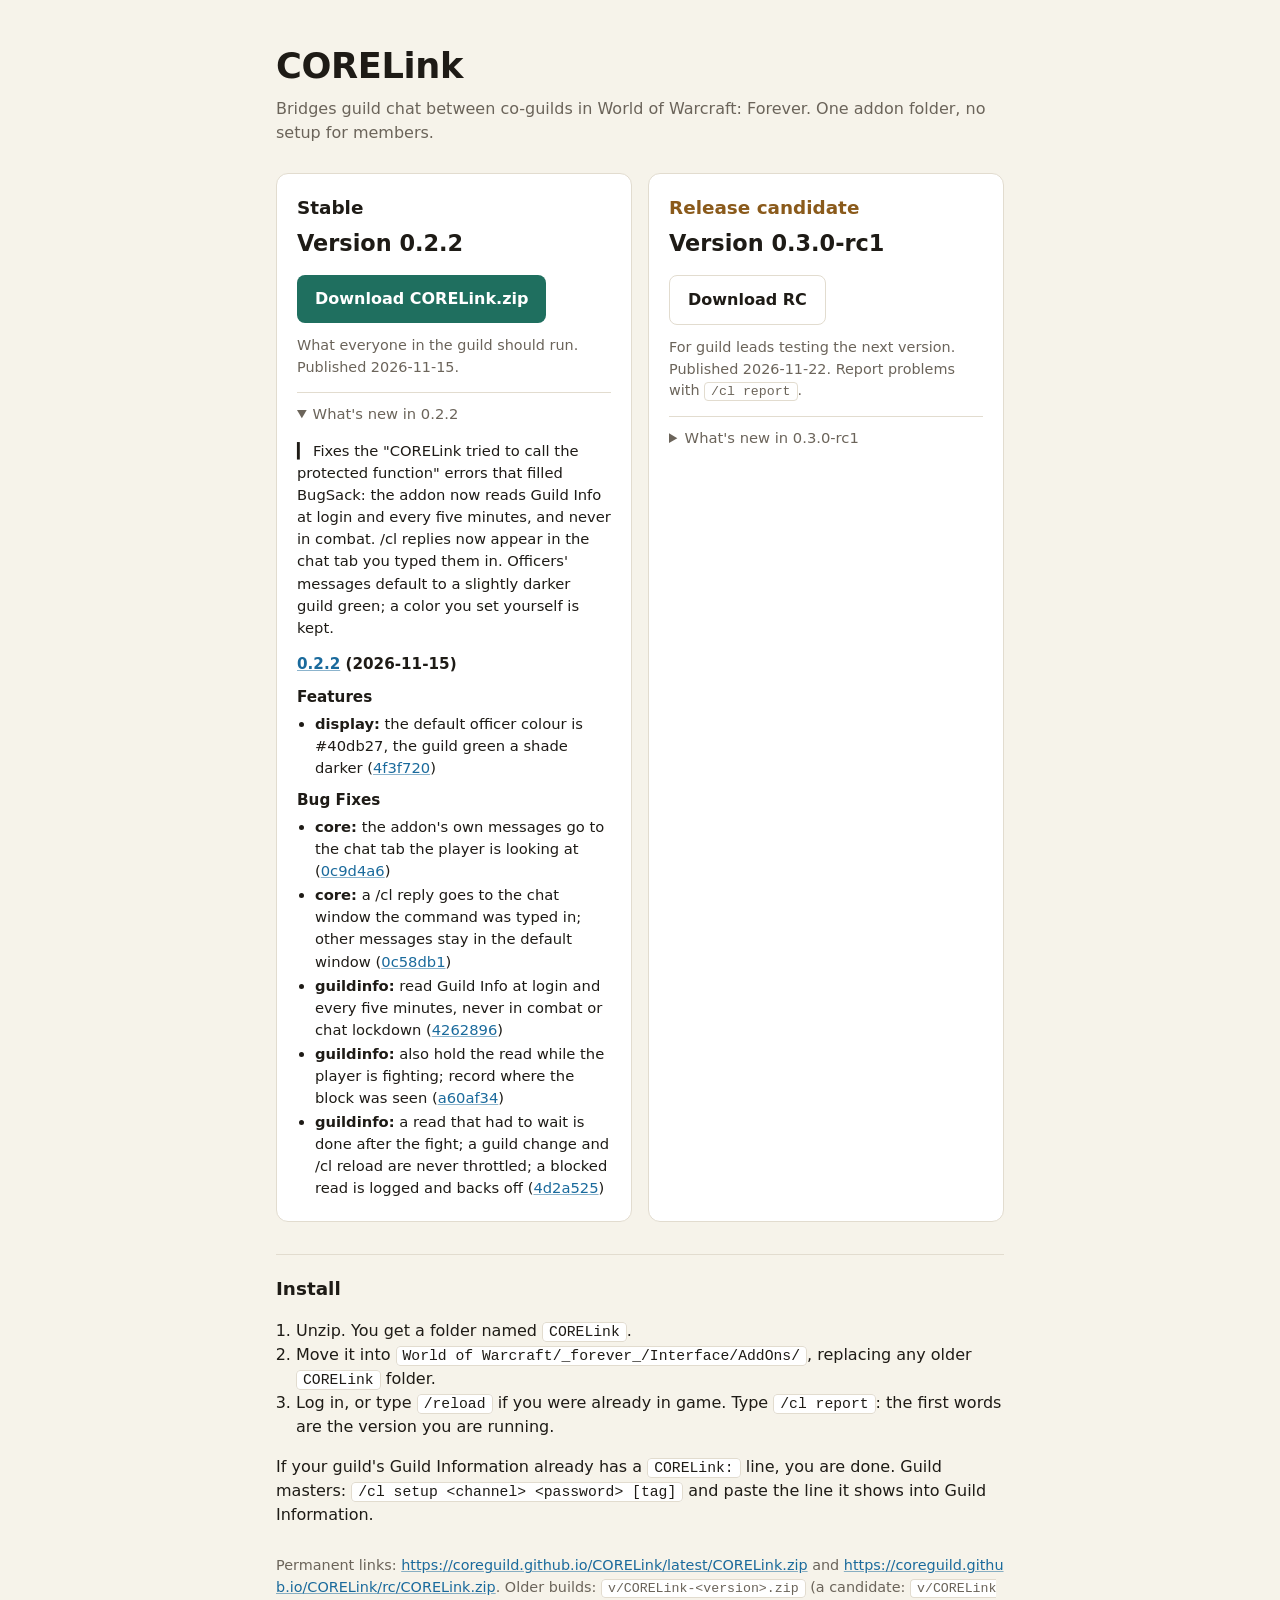
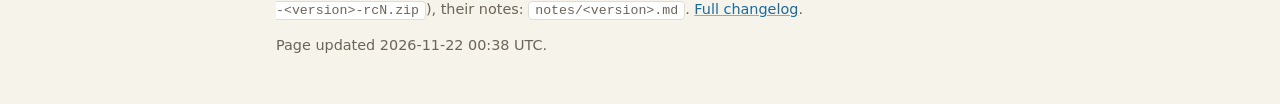
==== commit 030001cc: "site: rc -> 0.3.0-rc1" ====
--- a/index.html
+++ b/index.html
@@ -41,64 +41,57 @@
 
     <article class="card rc show">
       <h2>Release candidate</h2>
-      <p class="version">Version 0.2.1</p>
+      <p class="version">Version 0.3.0-rc1</p>
       <a class="button secondary" href="rc/CORELink.zip" download>Download RC</a>
-      <p class="meta">For guild leads testing the next version. Published 2026-11-15. Report problems with <code>/cl report</code>.</p>
+      <p class="meta">For guild leads testing the next version. Published 2026-11-22. Report problems with <code>/cl report</code>.</p>
       <details class="notes">
-        <summary>What's new in 0.2.1</summary>
-        <p>▎ Two fixes for the live link. When a player in a linked guild logs off, CORELink no longer shows "No player named … is currently playing" for every carried line; it stops whispering that player and sends the line to another addon user in their guild. Guilds with a guilds= list on their Guild Info line no longer get "Interface action failed because of an AddOn": the lookup that caused it is removed, and guilds= is now ignored. Nothing changes on the wire, so 0.2.0 and 0.2.1 clients keep working together.</p>
-<h3><a href="https://github.com/coreguild/CORELink/compare/v0.2.0...v0.2.1-rc1">0.2.1-rc1</a> (2026-11-15)</h3>
+        <summary>What's new in 0.3.0-rc1</summary>
+        <h3><a href="https://github.com/coreguild/CORELink/compare/v0.2.2...v0.3.0-rc1">0.3.0-rc1</a> (2026-11-22)</h3>
 <h3>Features</h3>
 <ul>
-<li><strong>release:</strong> upload each rc and final to CurseForge (<a href="https://github.com/coreguild/CORELink/commit/df6871dbe8ec7b9b69f32a0faac0f6fefe4dd830">df6871d</a>)</li>
-<li><strong>release:</strong> a curseforge-check button proves the key and game versions without releasing (<a href="https://github.com/coreguild/CORELink/commit/c9aa2cc9afe7eaf3ee4c2c325fe55d146b42a951">c9aa2cc</a>)</li>
-<li><strong>tests:</strong> self-review loop: mutation check, review evals, and the self-review skill (<a href="https://github.com/coreguild/CORELink/commit/cc4597d653ac245d9fcc4e861b9fc7935d695af7">cc4597d</a>)</li>
-<li><strong>release:</strong> the curseforge-check button can upload an existing GitHub release by tag (<a href="https://github.com/coreguild/CORELink/commit/84afff9dea59e5ef978efa243aae24d3b8912d0b">84afff9</a>)</li>
+<li><strong>roster:</strong> say once per session when a guildmate runs a newer release (<a href="https://github.com/coreguild/CORELink/commit/126ad2b2225609c0a0a2d64b3f821d23478d9197">126ad2b</a>)</li>
+<li><strong>relay:</strong> say once per session when a linked guild sends a newer protocol than this version reads (<a href="https://github.com/coreguild/CORELink/commit/514005005d19cf1346b4e19bcaeb055f8c845c6f">5140050</a>)</li>
+<li><strong>members:</strong> /cl members lists who is in the link channel, grouped by guild, also in the copy box (<a href="https://github.com/coreguild/CORELink/commit/fa340391f5907ca5796193fead6490c848f1a249">fa34039</a>)</li>
+<li><strong>members:</strong> the report log records the request and how many names came back (<a href="https://github.com/coreguild/CORELink/commit/f3b612c7659734eb191b23a6f57e0ed4b7bf0efa">f3b612c</a>)</li>
+<li><strong>members:</strong> one line per guild whether a peer is known by name or tag; gossip is not knowledge; fewer hellos (<a href="https://github.com/coreguild/CORELink/commit/b8501f2bf9bea92fd702728f9e8e5696e45ff3f6">b8501f2</a>)</li>
+<li><strong>report:</strong> /cl report and the /cl status line say "version &lt;number&gt;" in words (<a href="https://github.com/coreguild/CORELink/commit/8a7cdeadbd4ebafcaae73a3d310a795c617cfbe3">8a7cdea</a>)</li>
 </ul>
 <h3>Bug Fixes</h3>
 <ul>
-<li><strong>release:</strong> the site channel refreshes a channel's notes from the GitHub release (<a href="https://github.com/coreguild/CORELink/commit/dc5f54bab124b063b0818b48f583060cabcb5d2c">dc5f54b</a>)</li>
-<li><strong>release:</strong> the CurseForge key never reaches a command line or a log (<a href="https://github.com/coreguild/CORELink/commit/042c4e2fdc8a2db88b2ec5e903b412e54fdc571c">042c4e2</a>)</li>
-<li><strong>release:</strong> the CurseForge upload script and the secrets check are executable (<a href="https://github.com/coreguild/CORELink/commit/05d9a070396abc54285e7dd928799d3b7e93b191">05d9a07</a>)</li>
-<li><strong>tests:</strong> the mutation check and the eval runner are executable (<a href="https://github.com/coreguild/CORELink/commit/2573f66c7237e3c0f4d63e385f4baf640c19b1bd">2573f66</a>)</li>
-<li><strong>tests:</strong> the mutation check compares against the merge-base and knows a no-op change; the eval runner reports errors apart from misses (<a href="https://github.com/coreguild/CORELink/commit/107bb5f1281c97ed1be98222b8a98af4418af31c">107bb5f</a>)</li>
-<li><strong>release:</strong> the tag upload gets its own button, reads the zip's TOCs, and refuses a partial version list (<a href="https://github.com/coreguild/CORELink/commit/4d6afd6ef670a636386d403e1a9328aac4138b51">4d6afd6</a>)</li>
-<li><strong>release:</strong> post to CurseForge's upload-file endpoint and trust only a file id in the answer (<a href="https://github.com/coreguild/CORELink/commit/f5c3c2db6be3b50d8ec6369dc7db0c451df05aef">f5c3c2d</a>)</li>
-<li><strong>release:</strong> every CurseForge call checks status and JSON, and a printed answer never holds the key (<a href="https://github.com/coreguild/CORELink/commit/bec2a98bd993d68190fdb9483fb5230c73b92d07">bec2a98</a>)</li>
-<li><strong>release:</strong> send the CurseForge metadata with --form-string, so a semicolon in the notes keeps the JSON whole (<a href="https://github.com/coreguild/CORELink/commit/e6bfe40ca97db4f0086a89db8ed4d9f1e5784856">e6bfe40</a>)</li>
-<li><strong>release:</strong> CurseForge metadata goes through a file; empty notes get a changelog; unreachable is said plainly (<a href="https://github.com/coreguild/CORELink/commit/96a3a3d5a47cf2f9c78feda4340e38aa85db7e8c">96a3a3d</a>)</li>
-<li><strong>release:</strong> the CurseForge helper reports curl's exit code, so a lost answer is told apart from no connection (<a href="https://github.com/coreguild/CORELink/commit/dc0df7173844f1bedbefc1ce1238c35b03a00017">dc0df71</a>)</li>
-<li><strong>whisper:</strong> hide the game's "not playing" reply to a carried line and stop whispering to that peer (<a href="https://github.com/coreguild/CORELink/commit/59cd72791ec077913faf6dc0ca63afa8fb083d58">59cd727</a>)</li>
-<li><strong>whisper:</strong> a peer the game calls not playing is marked gone, not unanswered, and is asked again for an hour (<a href="https://github.com/coreguild/CORELink/commit/357689777d236f6788f30280b3d7ac015dd94cf9">3576897</a>)</li>
-<li><strong>whisper:</strong> a carried line that hit a peer who is not playing goes to the guild's next peer (<a href="https://github.com/coreguild/CORELink/commit/bc71ada2046739241383540c223b94433df0c110">bc71ada</a>)</li>
-<li><strong>whisper:</strong> the who lookup runs only from /cl who, one guild per command (<a href="https://github.com/coreguild/CORELink/commit/cf4c5d7d88d355fe7d6c6691390b4ad579528f6d">cf4c5d7</a>)</li>
-<li><strong>whisper:</strong> /cl who waits for its answer, notices a block, asks an unanswered guild again, and gives the Who results back to chat (<a href="https://github.com/coreguild/CORELink/commit/188666490b1f4e163ac065119d7c3bd5f69c00ba">1886664</a>)</li>
-<li><strong>whisper:</strong> remove the who lookup of guilds= guilds; the game blocks it and shows "Interface action failed" (<a href="https://github.com/coreguild/CORELink/commit/9bbb19135395645202cf63dab25fdf65a721c5e9">9bbb191</a>)</li>
+<li><strong>roster:</strong> the update notice names the guildmate instead of claiming a release, once per version (<a href="https://github.com/coreguild/CORELink/commit/28591f786752d1a6385c6e3fda831249ebb8302e">28591f7</a>)</li>
+<li><strong>ci:</strong> the game-version check fails when the TOC does not list the live interface (<a href="https://github.com/coreguild/CORELink/commit/4c5b3aa2497bbabcc04d4826687d36b04e39af46">4c5b3aa</a>)</li>
+<li><strong>commands:</strong> plain /cl no longer prints the stale "(0 = success)" hint (<a href="https://github.com/coreguild/CORELink/commit/683fee4616a32507fe21f9c20956cb97d0ef1689">683fee4</a>)</li>
+<li><strong>commands:</strong> /cl who names the guild's courier instead of a realm (<a href="https://github.com/coreguild/CORELink/commit/30579571ef73c67e47d940bdaf350afd3a063add">3057957</a>)</li>
+<li><strong>release:</strong> a release candidate carries its rc number in game and in its zip name (<a href="https://github.com/coreguild/CORELink/commit/1436dac22247230f1c41a2773e2a7e2066c03f73">1436dac</a>)</li>
+<li>clean names and tags sent by other clients and harden the chat handlers (<a href="https://github.com/coreguild/CORELink/commit/ea235d6d6e1a44c0536d74ac624ac421d4412b4b">ea235d6</a>)</li>
+<li><strong>ci:</strong> only an unreachable version server passes with a warning, and only on pull requests (<a href="https://github.com/coreguild/CORELink/commit/0750dea9978016d31d24c9da79f341a434ed91eb">0750dea</a>)</li>
+<li><strong>relay:</strong> the newer-protocol notice needs a packet's shape and skips our own and muted guilds (<a href="https://github.com/coreguild/CORELink/commit/c2efdd51a1f1925ef9e5545b9e825dd23e84d8f4">c2efdd5</a>)</li>
+<li><strong>site:</strong> the candidate card stays hidden when stable has moved past the candidate (<a href="https://github.com/coreguild/CORELink/commit/5fdd8b0907df2e92066c95790d306d8bc0e0c06c">5fdd8b0</a>)</li>
+<li>strip line breaks from relayed text, clean peer cards, and wait ten minutes before forgetting a nickname (<a href="https://github.com/coreguild/CORELink/commit/f103ac11c4723e11c76acf01af314b2490ccd6ba">f103ac1</a>)</li>
+<li><strong>channel:</strong> keep the link-channel name match as it was in 0.2.0 (<a href="https://github.com/coreguild/CORELink/commit/07b26047389b949a090540d0c1ccdf2a81ca48a2">07b2604</a>)</li>
+<li><strong>roster:</strong> a client on a release candidate is told when its release is out (<a href="https://github.com/coreguild/CORELink/commit/7cd81e2bcde79a9d610ff9f80094c4bb9b73d45e">7cd81e2</a>)</li>
+<li><strong>relay:</strong> a line with a quest link is no longer shown more than once in the linked guild (<a href="https://github.com/coreguild/CORELink/commit/c44b7b7261b9e17457ea1da3e7e372045626d18f">c44b7b7</a>)</li>
+<li><strong>relay:</strong> two variants of one item linked back to back are both shown; the line key keeps a link's name (<a href="https://github.com/coreguild/CORELink/commit/e8e486338baba84306b7ad0e637e90e4f747adfb">e8e4863</a>)</li>
+<li><strong>relay:</strong> only quest links are compared by quest id; other links keep their data, the community copy is matched too (<a href="https://github.com/coreguild/CORELink/commit/65f615f51578577df8f82e9ce3afbcb3c6b524f6">65f615f</a>)</li>
+<li><strong>relay:</strong> a line on the link channel is shown under the player who posted it, not the name written in it (<a href="https://github.com/coreguild/CORELink/commit/251a6ab5e061e5b4e3da0ebb54261b2a9373358d">251a6ab</a>)</li>
+<li><strong>relay:</strong> a packet naming another author also loses the rank and nickname it claims, and its poster is no peer (<a href="https://github.com/coreguild/CORELink/commit/973793d70ff2b213179cda8e10456dc63c123400">973793d</a>)</li>
+<li><strong>relay:</strong> a line is dropped when its author is not a possible character name, or a guildmate sends it for another guild (<a href="https://github.com/coreguild/CORELink/commit/aacbda8bf0eb5401eb33ee12feefcb44bc45a1c9">aacbda8</a>)</li>
+<li><strong>relay:</strong> the name rule covers the whole author and only where the game does not name the poster (<a href="https://github.com/coreguild/CORELink/commit/37352253c6bc2d1e32d36ce45b1ac1c8b6447c7b">3735225</a>)</li>
+<li><strong>relay:</strong> a realm after the author's name may use any letters; only spaces, pipes and control bytes are refused (<a href="https://github.com/coreguild/CORELink/commit/b281790bfe02bbb68e3ed91abbc6d53f6b20ffd7">b281790</a>)</li>
 </ul>
 <h3>Documentation</h3>
 <ul>
-<li><strong>readme:</strong> install steps that match the download page; everyone must be on 0.2.0 (<a href="https://github.com/coreguild/CORELink/commit/8e837f60d130ef5a60f7d27f7aa2697f1f69b450">8e837f6</a>)</li>
-<li>release branches are protected like main; feature branches reach them through reviewed PRs (<a href="https://github.com/coreguild/CORELink/commit/2306b95f153ef6e8985af2f6b29f44bfb0b85141">2306b95</a>)</li>
-<li><strong>readme:</strong> what a player does, what a guild master does, nothing else first (<a href="https://github.com/coreguild/CORELink/commit/e919f353d92ed317b3293728f1a2062b2cdcf4d4">e919f35</a>)</li>
-<li>commands grouped by task with who may run them; troubleshooting rows for old versions and members without the addon; example line in the README (<a href="https://github.com/coreguild/CORELink/commit/e37738b00246e3a1a4d0dccca8ff0b19902efbf1">e37738b</a>)</li>
-<li><strong>readme:</strong> clean up a lot of wording for ease of understanding (<a href="https://github.com/coreguild/CORELink/commit/dd4f26dbac2c5e8e3244a6766a17b86a8b5d6df3">dd4f26d</a>)</li>
-<li><strong>commands:</strong> clean up a lot of wording for ease of understanding (<a href="https://github.com/coreguild/CORELink/commit/0caa9fa5a692e40e821ee4450b15a84730fe0a6c">0caa9fa</a>)</li>
-<li><strong>troubleshooting:</strong> clean up a lot of wording for ease of understanding (<a href="https://github.com/coreguild/CORELink/commit/b682fbf41cf9f57a83940a015ca163abb4798af9">b682fbf</a>)</li>
-<li>add nod to greenwall (<a href="https://github.com/coreguild/CORELink/commit/af200e40cff85672a13da4be9205c8e663a29daa">af200e4</a>)</li>
-<li><strong>skills:</strong> say the skills folder is hidden; the rc refusal cites the development doc (<a href="https://github.com/coreguild/CORELink/commit/09c6d0ebf27f516c3ffb0aea1cbd2d4465c648a2">09c6d0e</a>)</li>
-<li>release branches need green checks, not an approval, since the ruleset dropped it (<a href="https://github.com/coreguild/CORELink/commit/0ba67355a6c2f12c5776287dc9a85959a1552a1e">0ba6735</a>)</li>
+<li><strong>skills:</strong> unslop skill, trimmed to this project's prose, run from the self-review when prose changes (<a href="https://github.com/coreguild/CORELink/commit/a0337bb082dd37dbc58b350d8c36bceedfac5753">a0337bb</a>)</li>
+<li><strong>skills:</strong> unslop keeps the repository's own conventions; the self-review reads the file, since it is hidden (<a href="https://github.com/coreguild/CORELink/commit/5fc7d0022a8e98e3d7a0a7f44a35c440c6517fdb">5fc7d00</a>)</li>
+<li><strong>commands:</strong> lastSend ok, not 0, in troubleshooting; describe the /cl who refusal without quoting it (<a href="https://github.com/coreguild/CORELink/commit/5a901326f01b4be1ae0e15e723a2a3fbdb578860">5a90132</a>)</li>
+<li>what a receiver can and cannot tell about a forged line (<a href="https://github.com/coreguild/CORELink/commit/9d13d17dfb477c5de7c4c6ff1a8a8634f84f9608">9d13d17</a>)</li>
 </ul>
 <h3>Maintenance</h3>
 <ul>
-<li>ISC license (<a href="https://github.com/coreguild/CORELink/commit/d3ea73e47a13a8c41e69d6ec0db474fb0f564e8e">d3ea73e</a>)</li>
-<li>keep Python bytecode out of the repo (<a href="https://github.com/coreguild/CORELink/commit/10418a96c3f490f2b2a2a45b9da370abced2d957">10418a9</a>)</li>
-<li><strong>skills:</strong> one home for the skills, .claude/skills/, instead of skills/ plus symlinks (<a href="https://github.com/coreguild/CORELink/commit/3ba18198b3cdc56df3f8feb193c5fa220f8f09ea">3ba1819</a>)</li>
-<li><strong>compat:</strong> run the released 0.2.0 against the working copy on every pull request (<a href="https://github.com/coreguild/CORELink/commit/41bf69c9758a2e17dd3a27763cdc3b742cdbe4a9">41bf69c</a>)</li>
-<li><strong>compat:</strong> close the gaps the self-review found in the cross-version test (<a href="https://github.com/coreguild/CORELink/commit/9e6919f71f3bc80be73fbff1a4c761ab86e76386">9e6919f</a>)</li>
-</ul>
-<h3>Other Changes</h3>
-<ul>
-<li>Update LICENSE (<a href="https://github.com/coreguild/CORELink/commit/f56f886cdea90b79cca233570d956098d092c799">f56f886</a>)</li>
+<li><strong>harness:</strong> the version checks fail, not crash, against an addon without the feature (<a href="https://github.com/coreguild/CORELink/commit/49fb02be77738661ac7ae936b7e14f19819a10c7">49fb02b</a>)</li>
+<li><strong>commands:</strong> keep the /cl who check from shifting the who rounds after it (<a href="https://github.com/coreguild/CORELink/commit/d4a4d160d0fd8b4b4c74628bd9673b3afcaf1c03">d4a4d16</a>)</li>
+<li>the fan-out check uses a guildmate who is already an addon user, so the courier does not change (<a href="https://github.com/coreguild/CORELink/commit/ec6c90b858253263091dbd9eb3e0d400e3477070">ec6c90b</a>)</li>
+<li><strong>compat:</strong> the oldest supported release is 0.2.2 (<a href="https://github.com/coreguild/CORELink/commit/9ec23fa67d6fd4fb7825f22eaf101ec33dfc718a">9ec23fa</a>)</li>
 </ul>
       </details>
     </article>
@@ -115,8 +108,8 @@
   </section>
 
   <footer>
-    <p>Permanent links: <a href="https://coreguild.github.io/CORELink/latest/CORELink.zip">https://coreguild.github.io/CORELink/latest/CORELink.zip</a> and <a href="https://coreguild.github.io/CORELink/rc/CORELink.zip">https://coreguild.github.io/CORELink/rc/CORELink.zip</a>. Older builds: <code>v/CORELink-&lt;version&gt;.zip</code>, their notes: <code>notes/&lt;version&gt;.md</code>. <a href="CHANGELOG.md">Full changelog</a>.</p>
-    <p class="meta">Page updated 2026-11-15 06:28 UTC.</p>
+    <p>Permanent links: <a href="https://coreguild.github.io/CORELink/latest/CORELink.zip">https://coreguild.github.io/CORELink/latest/CORELink.zip</a> and <a href="https://coreguild.github.io/CORELink/rc/CORELink.zip">https://coreguild.github.io/CORELink/rc/CORELink.zip</a>. Older builds: <code>v/CORELink-&lt;version&gt;.zip</code> (a candidate: <code>v/CORELink-&lt;version&gt;-rcN.zip</code>), their notes: <code>notes/&lt;version&gt;.md</code>. <a href="CHANGELOG.md">Full changelog</a>.</p>
+    <p class="meta">Page updated 2026-11-22 00:38 UTC.</p>
   </footer>
 </main>
 </body>
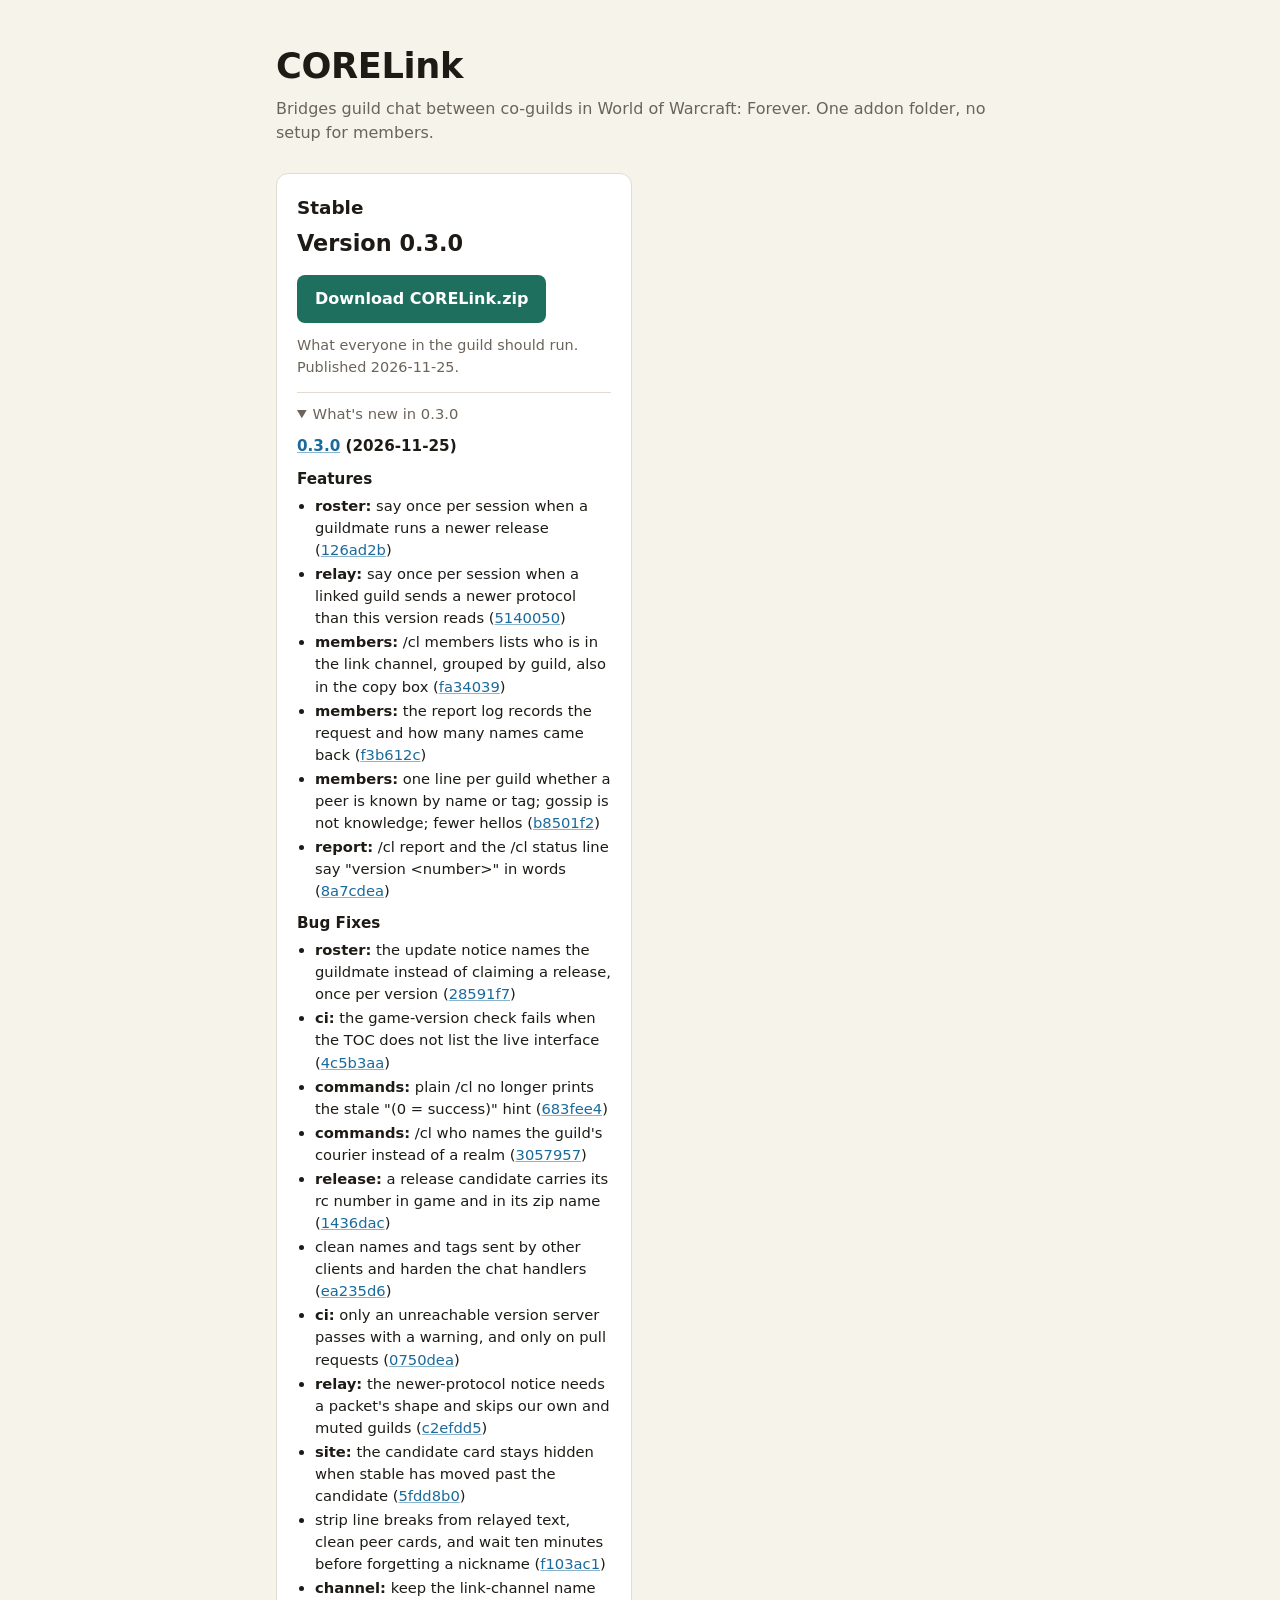
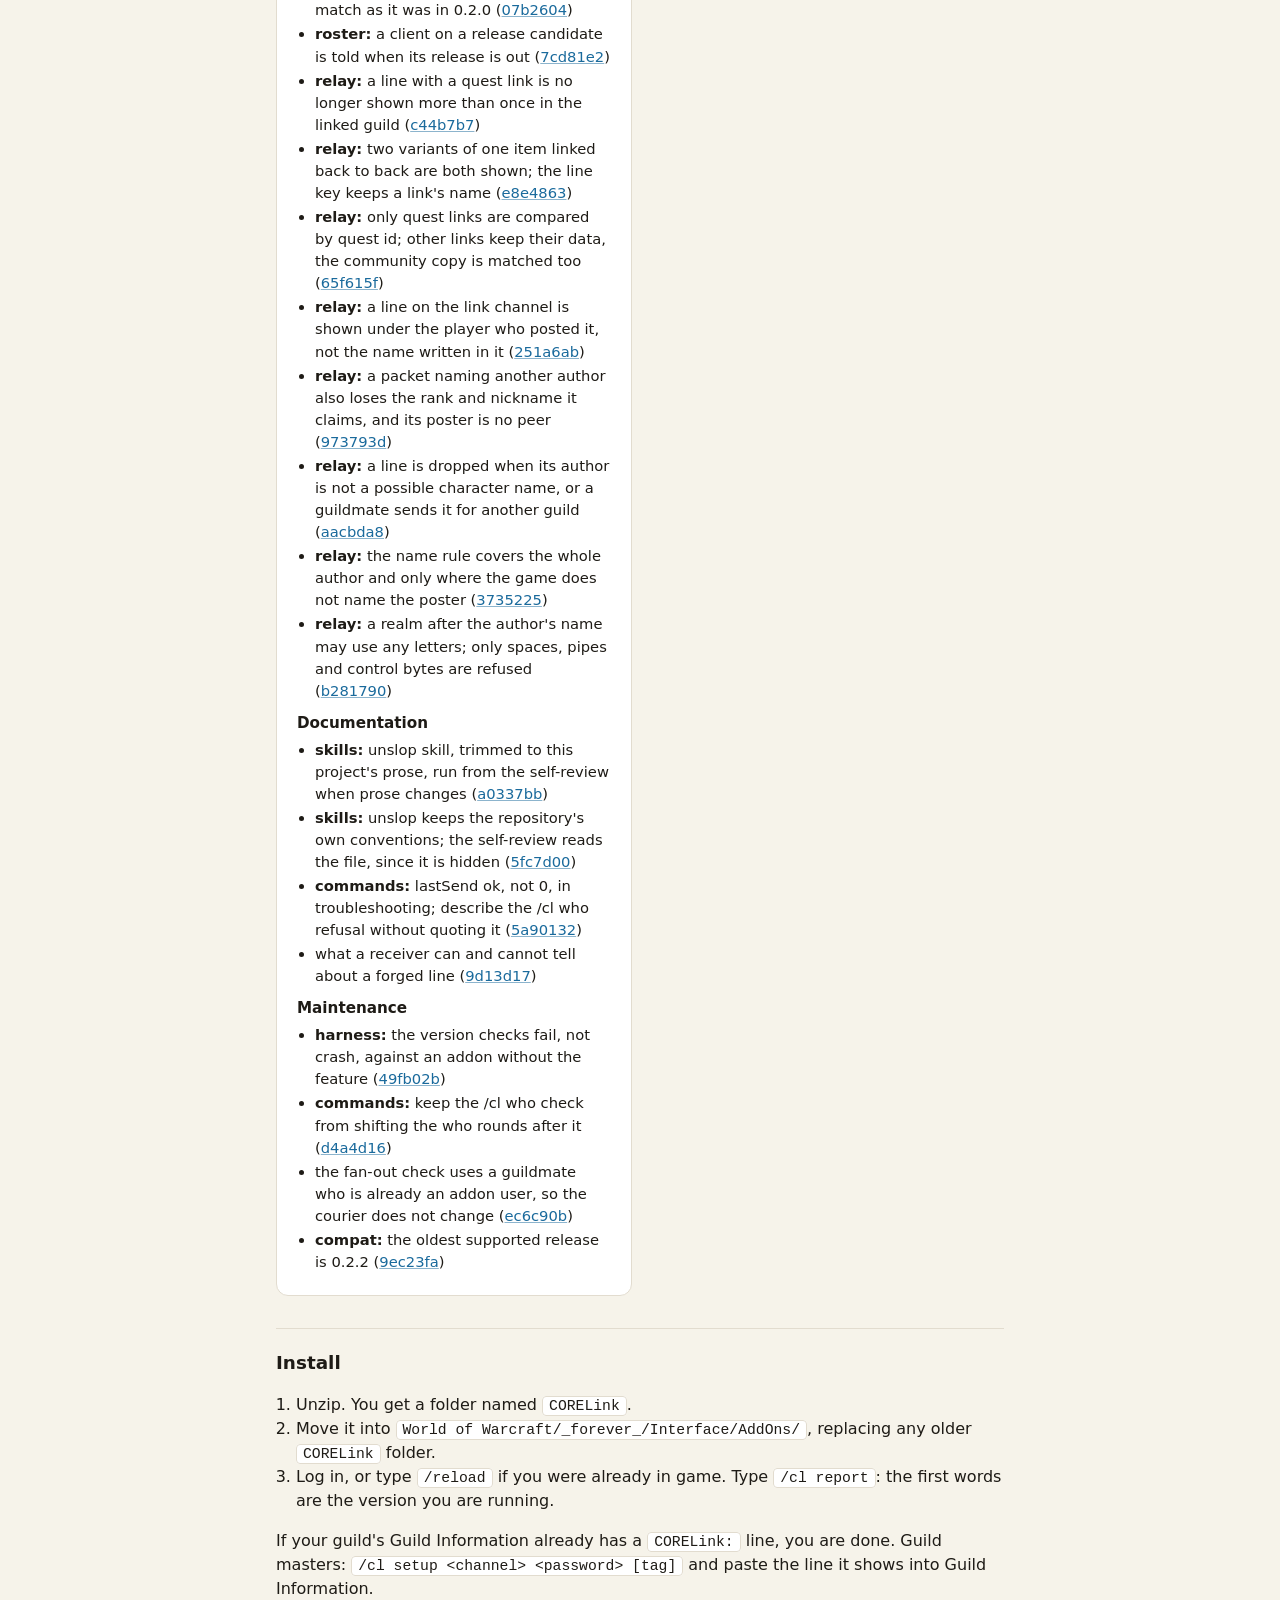
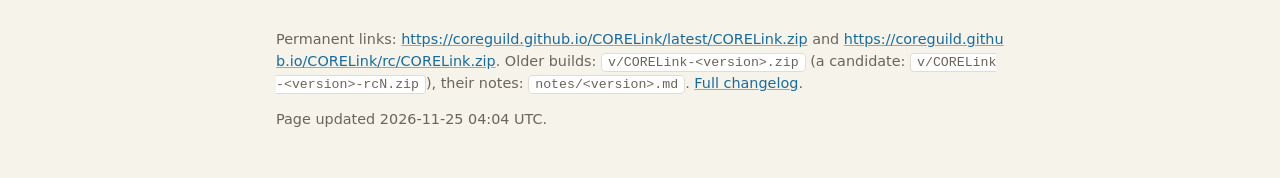
==== commit fbad1e96: "site: latest -> 0.3.0" ====
--- a/index.html
+++ b/index.html
@@ -17,29 +17,62 @@
   <section class="cards">
     <article class="card stable">
       <h2>Stable</h2>
-      <p class="version">Version 0.2.2</p>
+      <p class="version">Version 0.3.0</p>
       <a class="button" href="latest/CORELink.zip" download>Download CORELink.zip</a>
-      <p class="meta">What everyone in the guild should run. Published 2026-11-15.</p>
+      <p class="meta">What everyone in the guild should run. Published 2026-11-25.</p>
       <details class="notes" open>
-        <summary>What's new in 0.2.2</summary>
-        <p>▎ Fixes the "CORELink tried to call the protected function" errors that filled BugSack: the addon now reads Guild Info at login and every five minutes, and never in combat. /cl replies now appear in the chat tab you typed them in. Officers' messages default to a slightly darker guild green; a color you set yourself is kept.</p>
-<h3><a href="https://github.com/coreguild/CORELink/compare/v0.2.1...v0.2.2">0.2.2</a> (2026-11-15)</h3>
+        <summary>What's new in 0.3.0</summary>
+        <h3><a href="https://github.com/coreguild/CORELink/compare/v0.2.2...v0.3.0">0.3.0</a> (2026-11-25)</h3>
 <h3>Features</h3>
 <ul>
-<li><strong>display:</strong> the default officer colour is #40db27, the guild green a shade darker (<a href="https://github.com/coreguild/CORELink/commit/4f3f7208ca00fdcc40a85aa8088a9a6a2d6ebeeb">4f3f720</a>)</li>
+<li><strong>roster:</strong> say once per session when a guildmate runs a newer release (<a href="https://github.com/coreguild/CORELink/commit/126ad2b2225609c0a0a2d64b3f821d23478d9197">126ad2b</a>)</li>
+<li><strong>relay:</strong> say once per session when a linked guild sends a newer protocol than this version reads (<a href="https://github.com/coreguild/CORELink/commit/514005005d19cf1346b4e19bcaeb055f8c845c6f">5140050</a>)</li>
+<li><strong>members:</strong> /cl members lists who is in the link channel, grouped by guild, also in the copy box (<a href="https://github.com/coreguild/CORELink/commit/fa340391f5907ca5796193fead6490c848f1a249">fa34039</a>)</li>
+<li><strong>members:</strong> the report log records the request and how many names came back (<a href="https://github.com/coreguild/CORELink/commit/f3b612c7659734eb191b23a6f57e0ed4b7bf0efa">f3b612c</a>)</li>
+<li><strong>members:</strong> one line per guild whether a peer is known by name or tag; gossip is not knowledge; fewer hellos (<a href="https://github.com/coreguild/CORELink/commit/b8501f2bf9bea92fd702728f9e8e5696e45ff3f6">b8501f2</a>)</li>
+<li><strong>report:</strong> /cl report and the /cl status line say "version &lt;number&gt;" in words (<a href="https://github.com/coreguild/CORELink/commit/8a7cdeadbd4ebafcaae73a3d310a795c617cfbe3">8a7cdea</a>)</li>
 </ul>
 <h3>Bug Fixes</h3>
 <ul>
-<li><strong>core:</strong> the addon's own messages go to the chat tab the player is looking at (<a href="https://github.com/coreguild/CORELink/commit/0c9d4a6316e0bb33f311b0bc81039744f4718184">0c9d4a6</a>)</li>
-<li><strong>core:</strong> a /cl reply goes to the chat window the command was typed in; other messages stay in the default window (<a href="https://github.com/coreguild/CORELink/commit/0c58db1e7eb04456ddc6d1c40348cff9107e8cd3">0c58db1</a>)</li>
-<li><strong>guildinfo:</strong> read Guild Info at login and every five minutes, never in combat or chat lockdown (<a href="https://github.com/coreguild/CORELink/commit/42628960ac4f4e43c4b9c1e3dd8ceb21daa6b3ea">4262896</a>)</li>
-<li><strong>guildinfo:</strong> also hold the read while the player is fighting; record where the block was seen (<a href="https://github.com/coreguild/CORELink/commit/a60af345857f91804997aeb8c1adf3d49ea7c47c">a60af34</a>)</li>
-<li><strong>guildinfo:</strong> a read that had to wait is done after the fight; a guild change and /cl reload are never throttled; a blocked read is logged and backs off (<a href="https://github.com/coreguild/CORELink/commit/4d2a5259625ec12e6c674faea2d5942f16653185">4d2a525</a>)</li>
+<li><strong>roster:</strong> the update notice names the guildmate instead of claiming a release, once per version (<a href="https://github.com/coreguild/CORELink/commit/28591f786752d1a6385c6e3fda831249ebb8302e">28591f7</a>)</li>
+<li><strong>ci:</strong> the game-version check fails when the TOC does not list the live interface (<a href="https://github.com/coreguild/CORELink/commit/4c5b3aa2497bbabcc04d4826687d36b04e39af46">4c5b3aa</a>)</li>
+<li><strong>commands:</strong> plain /cl no longer prints the stale "(0 = success)" hint (<a href="https://github.com/coreguild/CORELink/commit/683fee4616a32507fe21f9c20956cb97d0ef1689">683fee4</a>)</li>
+<li><strong>commands:</strong> /cl who names the guild's courier instead of a realm (<a href="https://github.com/coreguild/CORELink/commit/30579571ef73c67e47d940bdaf350afd3a063add">3057957</a>)</li>
+<li><strong>release:</strong> a release candidate carries its rc number in game and in its zip name (<a href="https://github.com/coreguild/CORELink/commit/1436dac22247230f1c41a2773e2a7e2066c03f73">1436dac</a>)</li>
+<li>clean names and tags sent by other clients and harden the chat handlers (<a href="https://github.com/coreguild/CORELink/commit/ea235d6d6e1a44c0536d74ac624ac421d4412b4b">ea235d6</a>)</li>
+<li><strong>ci:</strong> only an unreachable version server passes with a warning, and only on pull requests (<a href="https://github.com/coreguild/CORELink/commit/0750dea9978016d31d24c9da79f341a434ed91eb">0750dea</a>)</li>
+<li><strong>relay:</strong> the newer-protocol notice needs a packet's shape and skips our own and muted guilds (<a href="https://github.com/coreguild/CORELink/commit/c2efdd51a1f1925ef9e5545b9e825dd23e84d8f4">c2efdd5</a>)</li>
+<li><strong>site:</strong> the candidate card stays hidden when stable has moved past the candidate (<a href="https://github.com/coreguild/CORELink/commit/5fdd8b0907df2e92066c95790d306d8bc0e0c06c">5fdd8b0</a>)</li>
+<li>strip line breaks from relayed text, clean peer cards, and wait ten minutes before forgetting a nickname (<a href="https://github.com/coreguild/CORELink/commit/f103ac11c4723e11c76acf01af314b2490ccd6ba">f103ac1</a>)</li>
+<li><strong>channel:</strong> keep the link-channel name match as it was in 0.2.0 (<a href="https://github.com/coreguild/CORELink/commit/07b26047389b949a090540d0c1ccdf2a81ca48a2">07b2604</a>)</li>
+<li><strong>roster:</strong> a client on a release candidate is told when its release is out (<a href="https://github.com/coreguild/CORELink/commit/7cd81e2bcde79a9d610ff9f80094c4bb9b73d45e">7cd81e2</a>)</li>
+<li><strong>relay:</strong> a line with a quest link is no longer shown more than once in the linked guild (<a href="https://github.com/coreguild/CORELink/commit/c44b7b7261b9e17457ea1da3e7e372045626d18f">c44b7b7</a>)</li>
+<li><strong>relay:</strong> two variants of one item linked back to back are both shown; the line key keeps a link's name (<a href="https://github.com/coreguild/CORELink/commit/e8e486338baba84306b7ad0e637e90e4f747adfb">e8e4863</a>)</li>
+<li><strong>relay:</strong> only quest links are compared by quest id; other links keep their data, the community copy is matched too (<a href="https://github.com/coreguild/CORELink/commit/65f615f51578577df8f82e9ce3afbcb3c6b524f6">65f615f</a>)</li>
+<li><strong>relay:</strong> a line on the link channel is shown under the player who posted it, not the name written in it (<a href="https://github.com/coreguild/CORELink/commit/251a6ab5e061e5b4e3da0ebb54261b2a9373358d">251a6ab</a>)</li>
+<li><strong>relay:</strong> a packet naming another author also loses the rank and nickname it claims, and its poster is no peer (<a href="https://github.com/coreguild/CORELink/commit/973793d70ff2b213179cda8e10456dc63c123400">973793d</a>)</li>
+<li><strong>relay:</strong> a line is dropped when its author is not a possible character name, or a guildmate sends it for another guild (<a href="https://github.com/coreguild/CORELink/commit/aacbda8bf0eb5401eb33ee12feefcb44bc45a1c9">aacbda8</a>)</li>
+<li><strong>relay:</strong> the name rule covers the whole author and only where the game does not name the poster (<a href="https://github.com/coreguild/CORELink/commit/37352253c6bc2d1e32d36ce45b1ac1c8b6447c7b">3735225</a>)</li>
+<li><strong>relay:</strong> a realm after the author's name may use any letters; only spaces, pipes and control bytes are refused (<a href="https://github.com/coreguild/CORELink/commit/b281790bfe02bbb68e3ed91abbc6d53f6b20ffd7">b281790</a>)</li>
+</ul>
+<h3>Documentation</h3>
+<ul>
+<li><strong>skills:</strong> unslop skill, trimmed to this project's prose, run from the self-review when prose changes (<a href="https://github.com/coreguild/CORELink/commit/a0337bb082dd37dbc58b350d8c36bceedfac5753">a0337bb</a>)</li>
+<li><strong>skills:</strong> unslop keeps the repository's own conventions; the self-review reads the file, since it is hidden (<a href="https://github.com/coreguild/CORELink/commit/5fc7d0022a8e98e3d7a0a7f44a35c440c6517fdb">5fc7d00</a>)</li>
+<li><strong>commands:</strong> lastSend ok, not 0, in troubleshooting; describe the /cl who refusal without quoting it (<a href="https://github.com/coreguild/CORELink/commit/5a901326f01b4be1ae0e15e723a2a3fbdb578860">5a90132</a>)</li>
+<li>what a receiver can and cannot tell about a forged line (<a href="https://github.com/coreguild/CORELink/commit/9d13d17dfb477c5de7c4c6ff1a8a8634f84f9608">9d13d17</a>)</li>
+</ul>
+<h3>Maintenance</h3>
+<ul>
+<li><strong>harness:</strong> the version checks fail, not crash, against an addon without the feature (<a href="https://github.com/coreguild/CORELink/commit/49fb02be77738661ac7ae936b7e14f19819a10c7">49fb02b</a>)</li>
+<li><strong>commands:</strong> keep the /cl who check from shifting the who rounds after it (<a href="https://github.com/coreguild/CORELink/commit/d4a4d160d0fd8b4b4c74628bd9673b3afcaf1c03">d4a4d16</a>)</li>
+<li>the fan-out check uses a guildmate who is already an addon user, so the courier does not change (<a href="https://github.com/coreguild/CORELink/commit/ec6c90b858253263091dbd9eb3e0d400e3477070">ec6c90b</a>)</li>
+<li><strong>compat:</strong> the oldest supported release is 0.2.2 (<a href="https://github.com/coreguild/CORELink/commit/9ec23fa67d6fd4fb7825f22eaf101ec33dfc718a">9ec23fa</a>)</li>
 </ul>
       </details>
     </article>
 
-    <article class="card rc show">
+    <article class="card rc ">
       <h2>Release candidate</h2>
       <p class="version">Version 0.3.0-rc1</p>
       <a class="button secondary" href="rc/CORELink.zip" download>Download RC</a>
@@ -109,7 +142,7 @@
 
   <footer>
     <p>Permanent links: <a href="https://coreguild.github.io/CORELink/latest/CORELink.zip">https://coreguild.github.io/CORELink/latest/CORELink.zip</a> and <a href="https://coreguild.github.io/CORELink/rc/CORELink.zip">https://coreguild.github.io/CORELink/rc/CORELink.zip</a>. Older builds: <code>v/CORELink-&lt;version&gt;.zip</code> (a candidate: <code>v/CORELink-&lt;version&gt;-rcN.zip</code>), their notes: <code>notes/&lt;version&gt;.md</code>. <a href="CHANGELOG.md">Full changelog</a>.</p>
-    <p class="meta">Page updated 2026-11-22 00:38 UTC.</p>
+    <p class="meta">Page updated 2026-11-25 04:04 UTC.</p>
   </footer>
 </main>
 </body>
